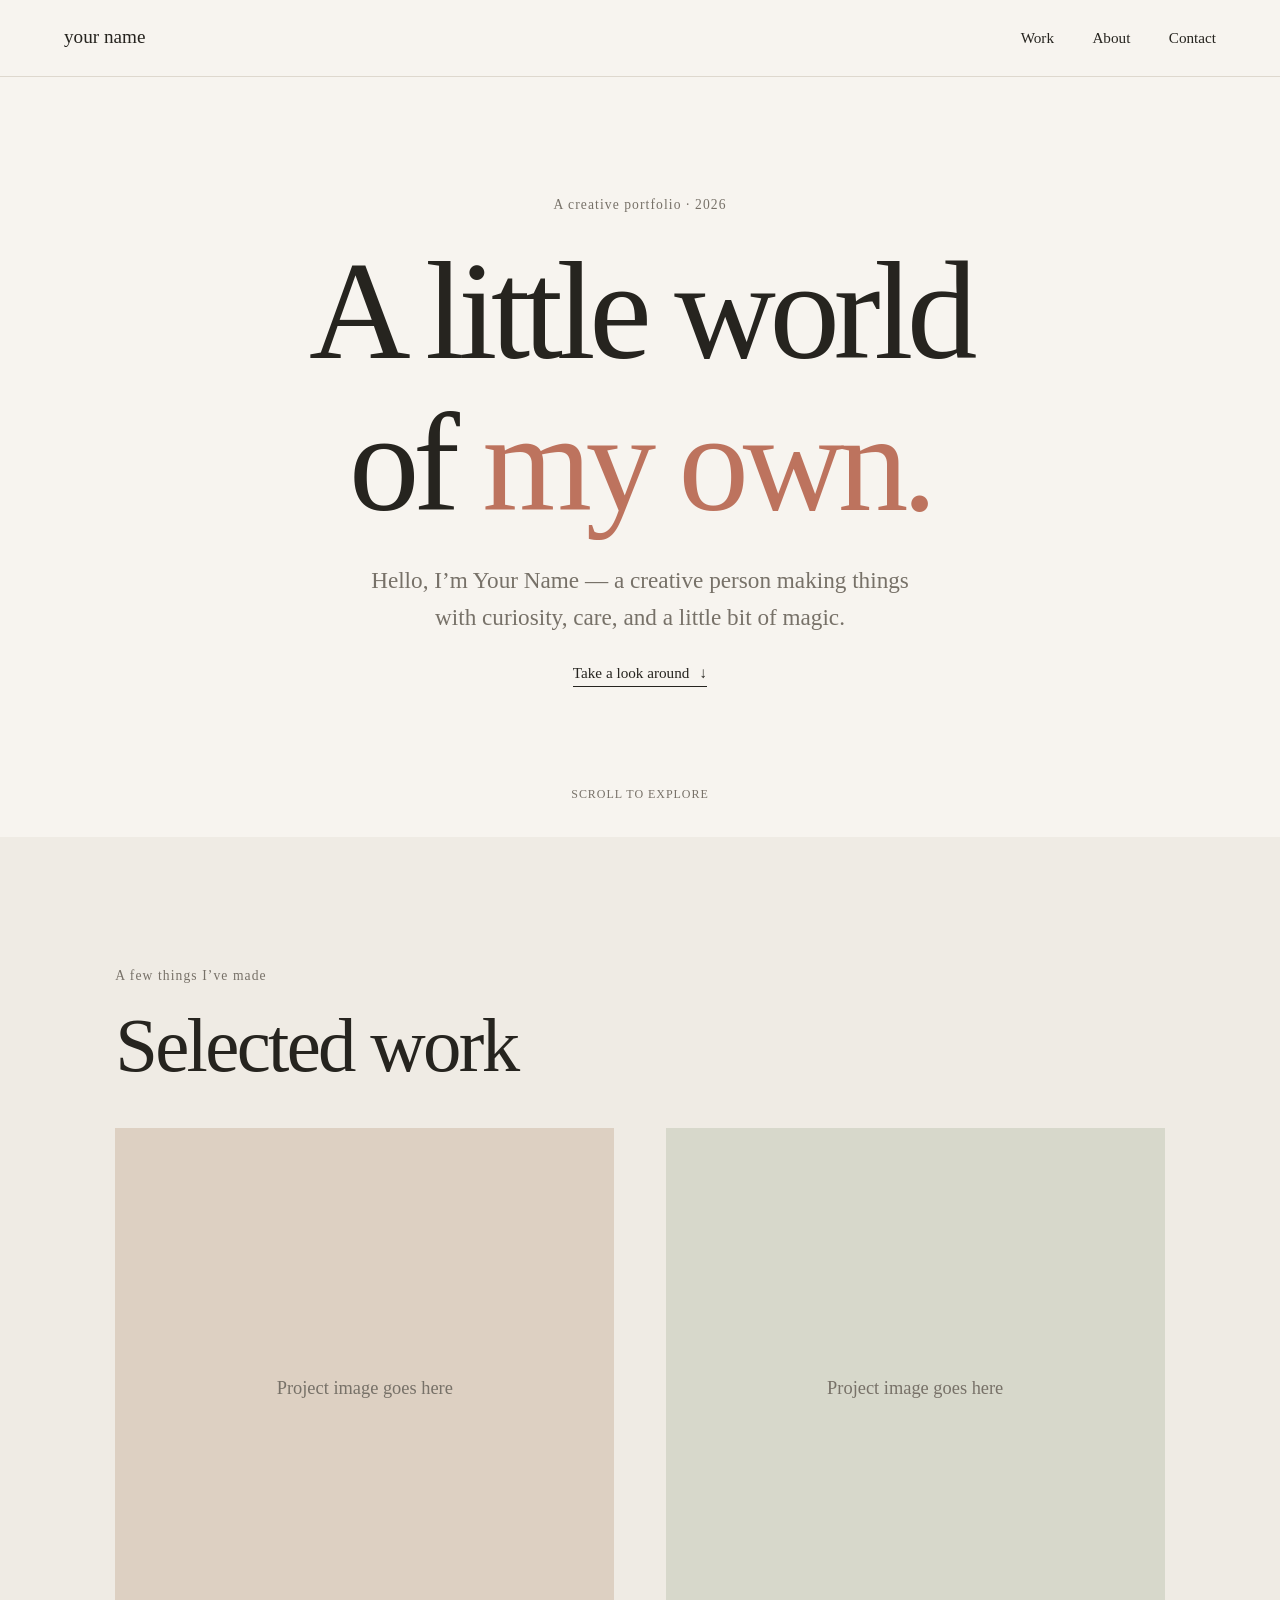
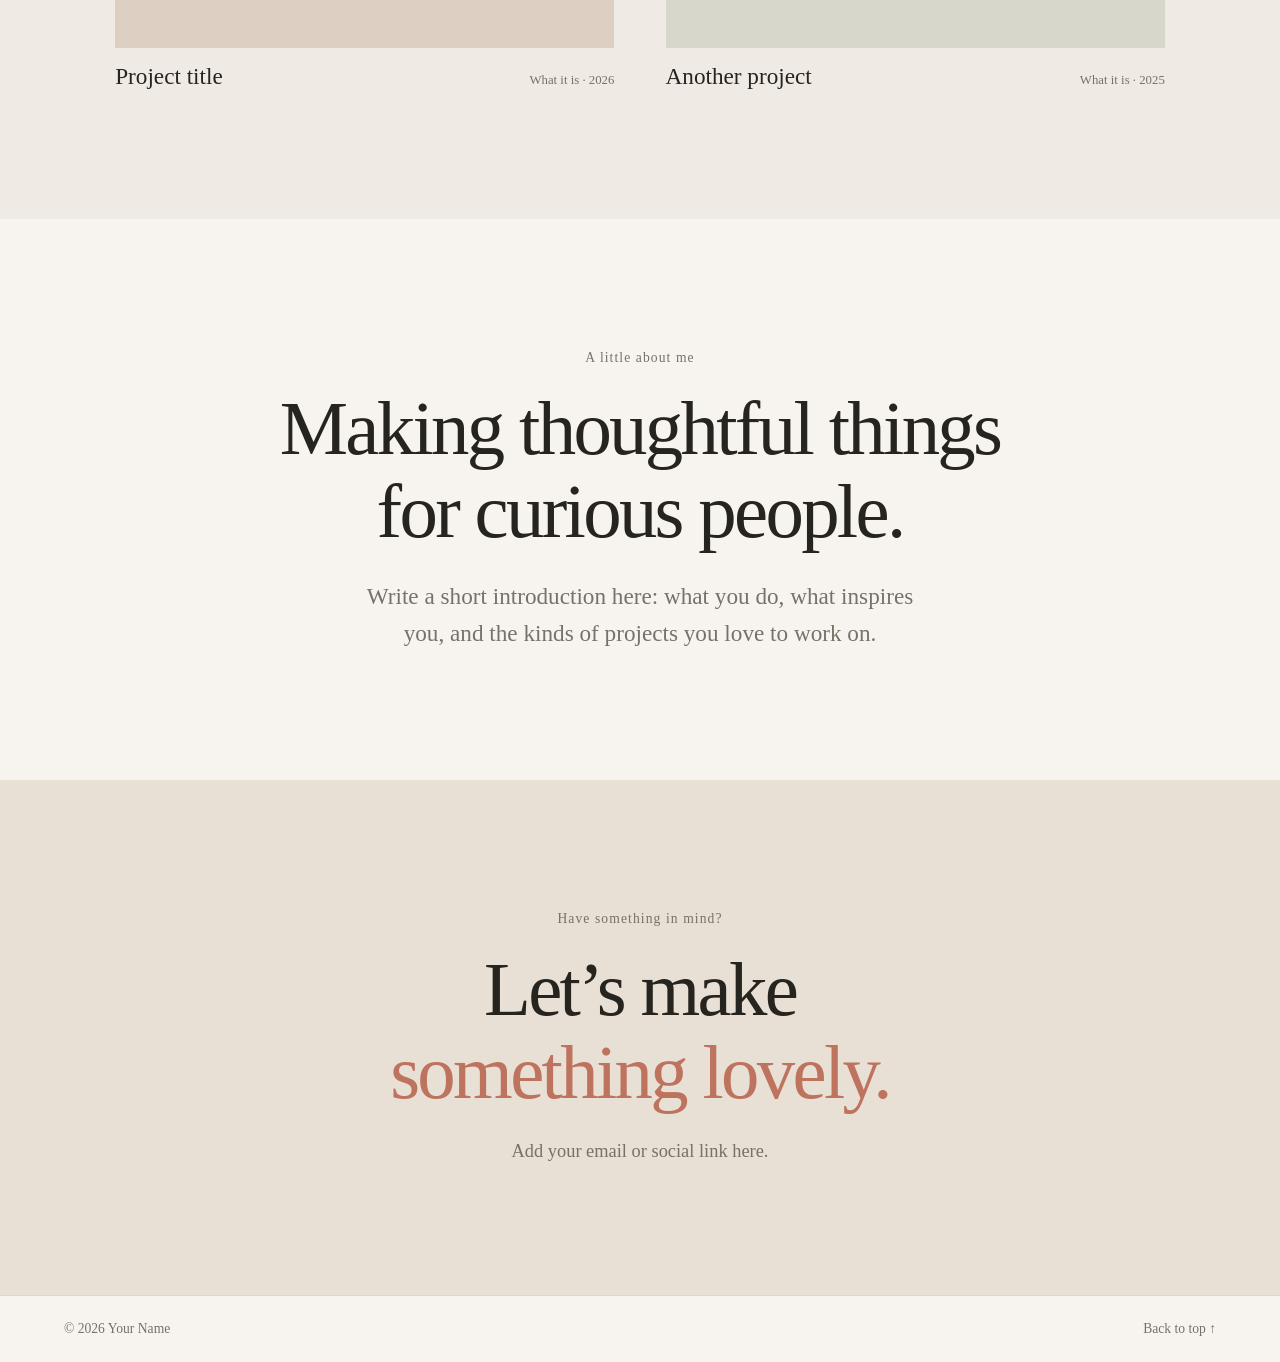
==== index.html @ f5c11d35 "fisrt start" ====
<!doctype html>
<html lang="en">
  <head>
    <meta charset="utf-8">
    <meta name="viewport" content="width=device-width, initial-scale=1">
    <meta name="theme-color" content="#f7f4ef">
    <meta
      name="description"
      content="A creative portfolio. Replace this description with your own."
    >
    <title>Your Name — Portfolio</title>
    <link rel="preconnect" href="https://fonts.cdnfonts.com">
    <link href="https://fonts.cdnfonts.com/css/grainne" rel="stylesheet">
    <link
      href="https://fonts.cdnfonts.com/css/acterumsignaturepersonaluse"
      rel="stylesheet"
    >
    <link rel="stylesheet" href="styles.css">
  </head>
  <body>
    <a class="skip-link" href="#main">Skip to content</a>

    <header class="site-header">
      <a class="wordmark" href="#top" aria-label="Your Name, home">your name</a>
      <nav class="site-nav" aria-label="Main navigation">
        <a href="#work">Work</a>
        <a href="#about">About</a>
        <a href="#contact">Contact</a>
      </nav>
    </header>

    <main id="main">
      <section class="hero" id="top" aria-labelledby="hero-title">
        <p class="eyebrow">A creative portfolio · 2026</p>
        <h1 id="hero-title">A little world<br>of <span>my own.</span></h1>
        <p class="hero-copy">
          Hello, I’m Your Name — a creative person making things with
          curiosity, care, and a little bit of magic.
        </p>
        <a class="text-link" href="#work">Take a look around <span aria-hidden="true">↓</span></a>
        <span class="hero-note" aria-hidden="true">Scroll to explore</span>
      </section>

      <section class="work section-wrap" id="work" aria-labelledby="work-title">
        <div class="section-heading">
          <p class="eyebrow">A few things I’ve made</p>
          <h2 id="work-title">Selected work</h2>
        </div>
        <div class="project-grid">
          <article class="project">
            <div class="project-image project-image--one">
              <span>Project image goes here</span>
            </div>
            <div class="project-caption">
              <h3>Project title</h3>
              <p>What it is · 2026</p>
            </div>
          </article>
          <article class="project">
            <div class="project-image project-image--two">
              <span>Project image goes here</span>
            </div>
            <div class="project-caption">
              <h3>Another project</h3>
              <p>What it is · 2025</p>
            </div>
          </article>
        </div>
      </section>

      <section class="about section-wrap" id="about" aria-labelledby="about-title">
        <p class="eyebrow">A little about me</p>
        <h2 id="about-title">Making thoughtful things<br>for curious people.</h2>
        <p class="about-copy">
          Write a short introduction here: what you do, what inspires you,
          and the kinds of projects you love to work on.
        </p>
      </section>

      <section class="contact section-wrap" id="contact" aria-labelledby="contact-title">
        <p class="eyebrow">Have something in mind?</p>
        <h2 id="contact-title">Let’s make<br><span>something lovely.</span></h2>
        <p class="contact-note">Add your email or social link here.</p>
      </section>
    </main>

    <footer class="site-footer">
      <p>© 2026 Your Name</p>
      <a href="#top">Back to top ↑</a>
    </footer>
  </body>
</html>
---- styles.css ----
:root {
  color-scheme: light;
  --paper: #f7f4ef;
  --ink: #26241f;
  --muted: #777168;
  --accent: #bd735e;
  --line: #ded8ce;
  --display-font: "Grainne", Georgia, serif;
  --body-font: "ActerumSignaturePersonalUse", "Segoe Script", cursive;
}

* {
  box-sizing: border-box;
}

html {
  scroll-behavior: smooth;
}

body {
  margin: 0;
  background: var(--paper);
  color: var(--ink);
  font-family: var(--body-font);
  font-size: 1.15rem;
  line-height: 1.6;
}

a {
  color: inherit;
}

.skip-link {
  position: absolute;
  top: 1rem;
  left: 1rem;
  z-index: 2;
  padding: 0.6rem 0.9rem;
  transform: translateY(-180%);
  background: var(--ink);
  color: var(--paper);
  font-family: var(--display-font);
}

.skip-link:focus {
  transform: translateY(0);
}

.site-header,
.site-footer {
  display: flex;
  align-items: center;
  justify-content: space-between;
  gap: 1.5rem;
  padding: 1.4rem clamp(1.25rem, 5vw, 5rem);
}

.site-header {
  border-bottom: 1px solid var(--line);
}

.wordmark,
.site-nav,
.eyebrow,
.project-caption p,
.site-footer {
  font-family: var(--display-font);
}

.wordmark {
  font-size: 1.2rem;
  text-decoration: none;
}

.site-nav {
  display: flex;
  gap: clamp(1rem, 3vw, 2.5rem);
  font-size: 0.95rem;
}

.site-nav a,
.site-footer a {
  text-decoration: none;
}

.site-nav a:hover,
.site-footer a:hover,
.text-link:hover {
  color: var(--accent);
}

.hero {
  position: relative;
  display: grid;
  min-height: min(760px, 85svh);
  align-content: center;
  justify-items: center;
  padding: 6rem 1.5rem 8rem;
  text-align: center;
  animation: arrive 800ms ease-out both;
}

.eyebrow {
  margin: 0 0 1.2rem;
  color: var(--muted);
  font-size: 0.85rem;
  letter-spacing: 0.08em;
}

h1,
h2,
h3,
p {
  margin-top: 0;
}

h1,
h2,
h3 {
  font-family: var(--display-font);
  font-weight: 400;
  line-height: 1.08;
}

.hero h1 {
  margin-bottom: 1.4rem;
  font-size: clamp(4rem, 11vw, 9.5rem);
  letter-spacing: -0.045em;
}

.hero h1 span,
.contact h2 span {
  color: var(--accent);
}

.hero-copy,
.about-copy {
  max-width: 35rem;
  margin-bottom: 1.6rem;
  color: var(--muted);
  font-size: clamp(1.1rem, 2.2vw, 1.45rem);
}

.text-link {
  border-bottom: 1px solid currentColor;
  font-family: var(--display-font);
  font-size: 0.95rem;
  text-decoration: none;
  transition: color 180ms ease;
}

.text-link span {
  margin-left: 0.4rem;
}

.hero-note {
  position: absolute;
  bottom: 2rem;
  color: var(--muted);
  font-family: var(--display-font);
  font-size: 0.75rem;
  letter-spacing: 0.08em;
  text-transform: uppercase;
}

.section-wrap {
  padding: clamp(4.5rem, 10vw, 9rem) clamp(1.25rem, 9vw, 9rem);
}

.work {
  background: #efebe4;
}

.section-heading {
  margin-bottom: 2.5rem;
}

.section-heading h2,
.about h2,
.contact h2 {
  margin-bottom: 0;
  font-size: clamp(2.7rem, 6vw, 5.5rem);
  letter-spacing: -0.035em;
}

.project-grid {
  display: grid;
  grid-template-columns: repeat(2, minmax(0, 1fr));
  gap: clamp(1.25rem, 4vw, 3.5rem);
}

.project {
  min-width: 0;
}

.project-image {
  display: grid;
  min-height: clamp(230px, 42vw, 520px);
  place-items: center;
  overflow: hidden;
  color: var(--muted);
  font-family: var(--display-font);
  transition: transform 300ms ease;
}

.project:hover .project-image {
  transform: translateY(-5px);
}

.project-image--one {
  background: #ddd0c2;
}

.project-image--two {
  background: #d7d8cb;
}

.project-caption {
  display: flex;
  align-items: baseline;
  justify-content: space-between;
  gap: 1rem;
  padding-top: 1rem;
}

.project-caption h3 {
  margin-bottom: 0;
  font-size: 1.45rem;
}

.project-caption p {
  margin-bottom: 0;
  color: var(--muted);
  font-size: 0.8rem;
}

.about {
  max-width: 68rem;
  margin-inline: auto;
  text-align: center;
}

.about h2 {
  margin-bottom: 1.5rem;
}

.about-copy {
  margin: 0 auto;
}

.contact {
  background: #e8dfd5;
  text-align: center;
}

.contact h2 {
  margin-bottom: 1.4rem;
}

.contact-note {
  margin-bottom: 0;
  color: var(--muted);
}

.site-footer {
  border-top: 1px solid var(--line);
  color: var(--muted);
  font-size: 0.85rem;
}

.site-footer p {
  margin-bottom: 0;
}

@keyframes arrive {
  from {
    opacity: 0;
    transform: translateY(18px);
  }

  to {
    opacity: 1;
    transform: translateY(0);
  }
}

@media (max-width: 640px) {
  .site-header,
  .site-footer {
    padding-inline: 1.1rem;
  }

  .site-nav {
    gap: 0.85rem;
    font-size: 0.85rem;
  }

  .hero {
    min-height: 76svh;
  }

  .project-grid {
    grid-template-columns: 1fr;
  }

  .project-image {
    min-height: 75vw;
  }

  .project-caption {
    align-items: flex-start;
  }
}

@media (prefers-reduced-motion: reduce) {
  *,
  *::before,
  *::after {
    scroll-behavior: auto !important;
    animation-duration: 0.01ms !important;
    animation-iteration-count: 1 !important;
    transition-duration: 0.01ms !important;
  }
}
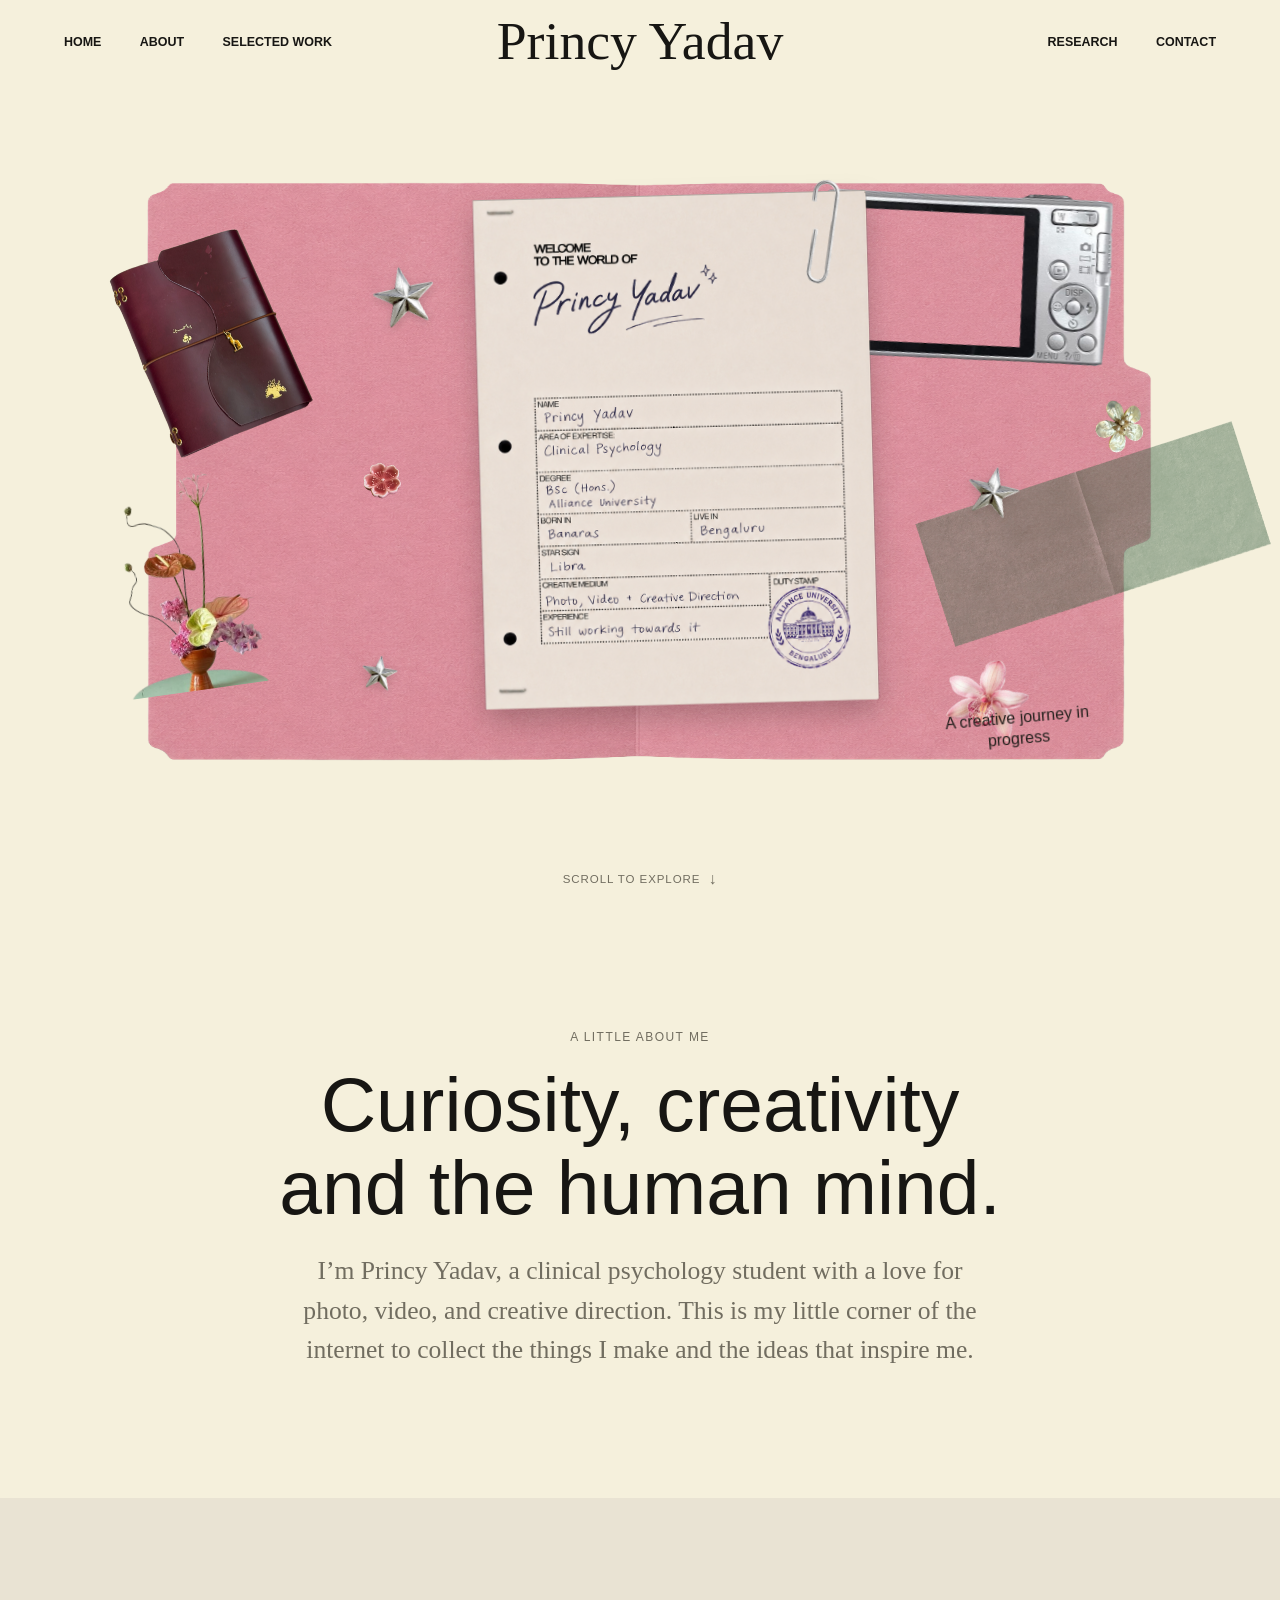
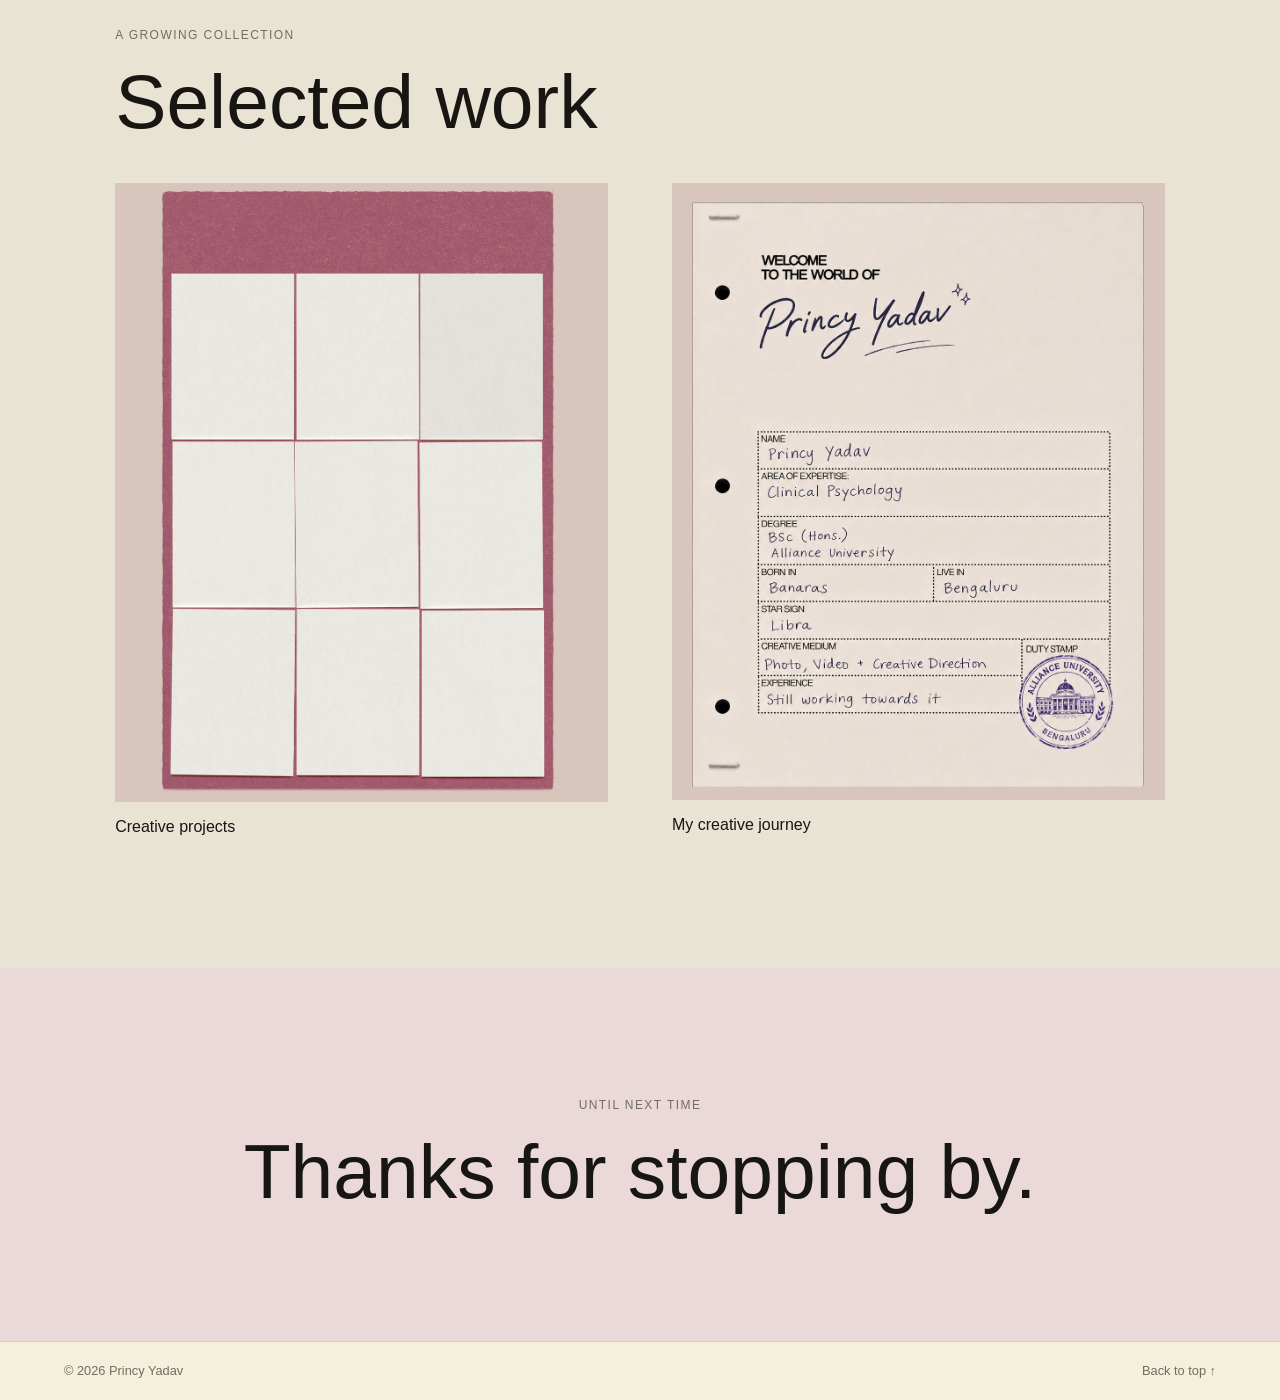
==== commit ae3fc646: "made teh new thing(this look goo for now the dsing is changed)" ====
--- a/index.html
+++ b/index.html
@@ -3,12 +3,12 @@
   <head>
     <meta charset="utf-8">
     <meta name="viewport" content="width=device-width, initial-scale=1">
-    <meta name="theme-color" content="#f7f4ef">
+    <meta name="theme-color" content="#f5f0dc">
     <meta
       name="description"
-      content="A creative portfolio. Replace this description with your own."
+      content="The creative portfolio and journey of Princy Yadav."
     >
-    <title>Your Name — Portfolio</title>
+    <title>Princy Yadav — Creative Journey</title>
     <link rel="preconnect" href="https://fonts.cdnfonts.com">
     <link href="https://fonts.cdnfonts.com/css/grainne" rel="stylesheet">
     <link
@@ -21,72 +21,77 @@
     <a class="skip-link" href="#main">Skip to content</a>
 
     <header class="site-header">
-      <a class="wordmark" href="#top" aria-label="Your Name, home">your name</a>
-      <nav class="site-nav" aria-label="Main navigation">
-        <a href="#work">Work</a>
+      <nav class="site-nav site-nav--left" aria-label="Main navigation">
+        <a href="#home">Home</a>
         <a href="#about">About</a>
+        <a href="#work">Selected work</a>
+      </nav>
+      <a class="wordmark" href="#home" aria-label="Princy Yadav, home">Princy Yadav</a>
+      <nav class="site-nav site-nav--right" aria-label="More navigation">
+        <a href="research.html">Research</a>
         <a href="#contact">Contact</a>
       </nav>
     </header>
 
     <main id="main">
-      <section class="hero" id="top" aria-labelledby="hero-title">
-        <p class="eyebrow">A creative portfolio · 2026</p>
-        <h1 id="hero-title">A little world<br>of <span>my own.</span></h1>
-        <p class="hero-copy">
-          Hello, I’m Your Name — a creative person making things with
-          curiosity, care, and a little bit of magic.
-        </p>
-        <a class="text-link" href="#work">Take a look around <span aria-hidden="true">↓</span></a>
-        <span class="hero-note" aria-hidden="true">Scroll to explore</span>
-      </section>
-
-      <section class="work section-wrap" id="work" aria-labelledby="work-title">
-        <div class="section-heading">
-          <p class="eyebrow">A few things I’ve made</p>
-          <h2 id="work-title">Selected work</h2>
+      <section class="hero" id="home" aria-label="Welcome to the creative world of Princy Yadav">
+        <div class="collage" aria-label="A scrapbook collage introducing Princy Yadav">
+          <img class="collage-folder" src="image/pink_open_foulder.png" alt="">
+          <img class="collage-piece diary" src="image/diray.png" alt="">
+          <img class="collage-piece camera" src="image/dig_camp.png" alt="">
+          <img class="collage-piece flowers" src="image/flower-was.png" alt="">
+          <img class="collage-piece green-paper" src="image/green_paper_stip.png" alt="">
+          <img class="collage-piece lily" src="image/pik_lily.png" alt="">
+          <img class="collage-piece clip" src="image/paper_clip.png" alt="">
+          <img class="collage-piece star star-one" src="image/star1.png" alt="">
+          <img class="collage-piece star star-two" src="image/star2.png" alt="">
+          <img class="collage-piece star star-three" src="image/star3.png" alt="">
+          <img class="collage-piece pearl-flower" src="image/button_lilly.png" alt="">
+          <img class="collage-piece pink-flower" src="image/button.png" alt="">
+          <img
+            class="profile-poster"
+            src="image/princy-journey-poster.png"
+            alt="Princy Yadav's creative journey profile poster"
+          >
+          <p class="collage-caption">A creative journey in progress</p>
         </div>
-        <div class="project-grid">
-          <article class="project">
-            <div class="project-image project-image--one">
-              <span>Project image goes here</span>
-            </div>
-            <div class="project-caption">
-              <h3>Project title</h3>
-              <p>What it is · 2026</p>
-            </div>
-          </article>
-          <article class="project">
-            <div class="project-image project-image--two">
-              <span>Project image goes here</span>
-            </div>
-            <div class="project-caption">
-              <h3>Another project</h3>
-              <p>What it is · 2025</p>
-            </div>
-          </article>
-        </div>
+        <a class="scroll-cue" href="#about">Scroll to explore <span aria-hidden="true">↓</span></a>
       </section>
 
       <section class="about section-wrap" id="about" aria-labelledby="about-title">
         <p class="eyebrow">A little about me</p>
-        <h2 id="about-title">Making thoughtful things<br>for curious people.</h2>
-        <p class="about-copy">
-          Write a short introduction here: what you do, what inspires you,
-          and the kinds of projects you love to work on.
+        <h1 id="about-title">Curiosity, creativity<br>and the human mind.</h1>
+        <p>
+          I’m Princy Yadav, a clinical psychology student with a love for
+          photo, video, and creative direction. This is my little corner of
+          the internet to collect the things I make and the ideas that inspire me.
         </p>
       </section>
 
+      <section class="work section-wrap" id="work" aria-labelledby="work-title">
+        <p class="eyebrow">A growing collection</p>
+        <h2 id="work-title">Selected work</h2>
+        <div class="work-grid">
+          <figure class="work-card">
+            <img src="image/bentogrid.png" alt="Pink scrapbook page ready for creative work">
+            <figcaption>Creative projects</figcaption>
+          </figure>
+          <figure class="work-card">
+            <img src="image/princy-journey-poster.png" alt="Creative journey poster">
+            <figcaption>My creative journey</figcaption>
+          </figure>
+        </div>
+      </section>
+
       <section class="contact section-wrap" id="contact" aria-labelledby="contact-title">
-        <p class="eyebrow">Have something in mind?</p>
-        <h2 id="contact-title">Let’s make<br><span>something lovely.</span></h2>
-        <p class="contact-note">Add your email or social link here.</p>
+        <p class="eyebrow">Until next time</p>
+        <h2 id="contact-title">Thanks for stopping by.</h2>
       </section>
     </main>
 
     <footer class="site-footer">
-      <p>© 2026 Your Name</p>
-      <a href="#top">Back to top ↑</a>
+      <p>© 2026 Princy Yadav</p>
+      <a href="#home">Back to top ↑</a>
     </footer>
   </body>
 </html>
--- a/styles.css
+++ b/styles.css
@@ -1,11 +1,11 @@
 :root {
   color-scheme: light;
-  --paper: #f7f4ef;
-  --ink: #26241f;
-  --muted: #777168;
-  --accent: #bd735e;
-  --line: #ded8ce;
-  --display-font: "Grainne", Georgia, serif;
+  --paper: #f5f0dc;
+  --ink: #171613;
+  --muted: #716d60;
+  --pink: #d97791;
+  --line: rgba(23, 22, 19, 0.16);
+  --display-font: "Grainne", Arial, sans-serif;
   --body-font: "ActerumSignaturePersonalUse", "Segoe Script", cursive;
 }
 
@@ -23,7 +23,7 @@
   color: var(--ink);
   font-family: var(--body-font);
   font-size: 1.15rem;
-  line-height: 1.6;
+  line-height: 1.55;
 }
 
 a {
@@ -32,9 +32,9 @@
 
 .skip-link {
   position: absolute;
-  top: 1rem;
-  left: 1rem;
-  z-index: 2;
+  top: 0.75rem;
+  left: 0.75rem;
+  z-index: 20;
   padding: 0.6rem 0.9rem;
   transform: translateY(-180%);
   background: var(--ink);
@@ -46,269 +46,542 @@
   transform: translateY(0);
 }
 
-.site-header,
-.site-footer {
+.site-header {
+  position: relative;
+  z-index: 10;
+  display: grid;
+  min-height: 86px;
+  grid-template-columns: 1fr auto 1fr;
+  align-items: center;
+  gap: 1rem;
+  padding: 0.65rem clamp(1.25rem, 5vw, 4.5rem);
+}
+
+.site-nav {
   display: flex;
   align-items: center;
-  justify-content: space-between;
-  gap: 1.5rem;
-  padding: 1.4rem clamp(1.25rem, 5vw, 5rem);
-}
-
-.site-header {
-  border-bottom: 1px solid var(--line);
-}
-
-.wordmark,
-.site-nav,
-.eyebrow,
-.project-caption p,
-.site-footer {
-  font-family: var(--display-font);
-}
-
-.wordmark {
-  font-size: 1.2rem;
-  text-decoration: none;
-}
-
-.site-nav {
-  display: flex;
-  gap: clamp(1rem, 3vw, 2.5rem);
-  font-size: 0.95rem;
+  gap: clamp(1rem, 3vw, 2.8rem);
+  font-family: var(--display-font);
+  font-size: 0.78rem;
+  font-weight: 600;
+  text-transform: uppercase;
+}
+
+.site-nav--right {
+  justify-content: flex-end;
 }
 
 .site-nav a,
 .site-footer a {
   text-decoration: none;
+  transition: color 180ms ease;
 }
 
 .site-nav a:hover,
-.site-footer a:hover,
-.text-link:hover {
-  color: var(--accent);
+.site-footer a:hover {
+  color: var(--pink);
+}
+
+.wordmark {
+  padding: 0 0.6rem 0.2rem;
+  font-family: var(--body-font);
+  font-size: clamp(2.2rem, 4.2vw, 3.8rem);
+  line-height: 1;
+  text-decoration: none;
+  white-space: nowrap;
 }
 
 .hero {
   position: relative;
   display: grid;
-  min-height: min(760px, 85svh);
-  align-content: center;
+  min-height: calc(100svh - 86px);
+  align-items: center;
   justify-items: center;
-  padding: 6rem 1.5rem 8rem;
+  padding: 0 1rem 2rem;
+  overflow: hidden;
+}
+
+.collage {
+  position: relative;
+  width: min(1120px, 94vw);
+  height: min(69vw, 650px);
+  min-height: 490px;
+  isolation: isolate;
+}
+
+.collage-folder,
+.collage-piece,
+.profile-poster {
+  position: absolute;
+  display: block;
+  height: auto;
+  user-select: none;
+  -webkit-user-drag: none;
+}
+
+.collage-folder {
+  z-index: -1;
+  inset: 0;
+  width: 100%;
+  height: 100%;
+  object-fit: fill;
+}
+
+.diary {
+  z-index: 1;
+  top: 12%;
+  left: 3%;
+  width: 17%;
+  transform: rotate(-12deg);
+  animation: drift-in 900ms 100ms both;
+}
+
+.camera {
+  z-index: 2;
+  top: 4%;
+  right: 8%;
+  width: 28%;
+  transform: rotate(7deg);
+  animation: drift-in 900ms 220ms both;
+}
+
+.flowers {
+  z-index: 5;
+  bottom: 17%;
+  left: 0;
+  width: 19%;
+  transform: rotate(-8deg);
+  animation: drift-in 900ms 350ms both;
+}
+
+.green-paper {
+  z-index: 2;
+  right: 3%;
+  bottom: 15%;
+  width: 13%;
+  transform: rotate(72deg);
+  animation: drift-in 900ms 260ms both;
+}
+
+.lily {
+  z-index: 5;
+  right: 14%;
+  bottom: 8%;
+  width: 10%;
+  transform: rotate(18deg);
+  animation: drift-in 900ms 420ms both;
+}
+
+.clip {
+  z-index: 6;
+  top: 3%;
+  right: 32%;
+  width: 4%;
+  transform: rotate(8deg);
+  animation: drift-in 900ms 450ms both;
+}
+
+.star {
+  z-index: 5;
+  filter: drop-shadow(0 3px 4px rgba(39, 27, 24, 0.18));
+  animation: drift-in 900ms 300ms both;
+}
+
+.star-one {
+  top: 17%;
+  left: 26%;
+  width: 6%;
+  transform: rotate(-12deg);
+}
+
+.star-two {
+  top: 48%;
+  right: 16%;
+  width: 5%;
+  transform: rotate(12deg);
+}
+
+.star-three {
+  bottom: 17%;
+  left: 25%;
+  width: 3.5%;
+  transform: rotate(8deg);
+}
+
+.pearl-flower {
+  z-index: 5;
+  top: 37%;
+  right: 3%;
+  width: 8%;
+  transform: rotate(12deg);
+  animation: drift-in 900ms 380ms both;
+}
+
+.pink-flower {
+  z-index: 5;
+  top: 47%;
+  left: 25%;
+  width: 4.5%;
+  transform: rotate(-10deg);
+  animation: drift-in 900ms 400ms both;
+}
+
+.profile-poster {
+  z-index: 4;
+  top: 4%;
+  left: 34%;
+  width: min(39%, 430px);
+  filter: drop-shadow(0 14px 14px rgba(39, 27, 24, 0.25));
+  transform: rotate(-1.5deg);
+  animation: poster-in 900ms 120ms both;
+}
+
+.collage-caption {
+  position: absolute;
+  z-index: 6;
+  right: 7%;
+  bottom: 8%;
+  max-width: 13rem;
+  margin: 0;
+  color: #24201d;
+  font-family: var(--display-font);
+  font-size: clamp(0.8rem, 1.5vw, 1rem);
+  line-height: 1.3;
   text-align: center;
-  animation: arrive 800ms ease-out both;
+  transform: rotate(-5deg);
+}
+
+.scroll-cue {
+  position: absolute;
+  bottom: 0.5rem;
+  display: flex;
+  align-items: center;
+  gap: 0.5rem;
+  color: var(--muted);
+  font-family: var(--display-font);
+  font-size: 0.72rem;
+  letter-spacing: 0.08em;
+  text-decoration: none;
+  text-transform: uppercase;
+}
+
+.scroll-cue span {
+  font-size: 1rem;
+}
+
+.section-wrap {
+  padding: clamp(4.5rem, 10vw, 8rem) clamp(1.25rem, 9vw, 9rem);
 }
 
 .eyebrow {
-  margin: 0 0 1.2rem;
+  margin: 0 0 1rem;
   color: var(--muted);
-  font-size: 0.85rem;
-  letter-spacing: 0.08em;
-}
-
-h1,
-h2,
-h3,
-p {
-  margin-top: 0;
-}
-
-h1,
-h2,
-h3 {
-  font-family: var(--display-font);
+  font-family: var(--display-font);
+  font-size: 0.75rem;
+  letter-spacing: 0.12em;
+  text-transform: uppercase;
+}
+
+.about,
+.contact {
+  text-align: center;
+}
+
+.about h1,
+.work h2,
+.contact h2,
+.research-hero h1,
+.research-block h2 {
+  margin: 0 0 1.4rem;
+  font-family: var(--display-font);
+  font-size: clamp(2.7rem, 6vw, 5.4rem);
   font-weight: 400;
   line-height: 1.08;
 }
 
-.hero h1 {
+.about > p:last-child,
+.research-hero > p:last-child,
+.research-copy {
+  max-width: 43rem;
+  margin: 0 auto;
+  color: var(--muted);
+  font-size: clamp(1.2rem, 2.4vw, 1.6rem);
+}
+
+.work {
+  background: #e9e3d3;
+}
+
+.work h2 {
+  margin-bottom: 2.5rem;
+}
+
+.work-grid {
+  display: grid;
+  grid-template-columns: repeat(2, minmax(0, 1fr));
+  gap: clamp(1.5rem, 5vw, 4rem);
+}
+
+.work-card {
+  margin: 0;
+}
+
+.work-card img {
+  display: block;
+  width: 100%;
+  max-height: 620px;
+  object-fit: contain;
+  background: #d8c6bd;
+}
+
+.work-card figcaption {
+  padding-top: 0.8rem;
+  font-family: var(--display-font);
+  font-size: 1rem;
+}
+
+.research-hero {
+  background: #eee8d8;
+  text-align: center;
+}
+
+.research-hero h1 {
   margin-bottom: 1.4rem;
-  font-size: clamp(4rem, 11vw, 9.5rem);
-  letter-spacing: -0.045em;
-}
-
-.hero h1 span,
-.contact h2 span {
-  color: var(--accent);
-}
-
-.hero-copy,
-.about-copy {
-  max-width: 35rem;
-  margin-bottom: 1.6rem;
+}
+
+.research-content {
+  max-width: 1000px;
+  margin: 0 auto;
+  padding: 0 clamp(1.25rem, 5vw, 4rem);
+}
+
+.research-block {
+  padding: clamp(3rem, 7vw, 5rem) 0;
+  border-bottom: 1px solid var(--line);
+}
+
+.research-block h2 {
+  font-size: clamp(2.2rem, 4.5vw, 3.8rem);
+}
+
+.research-copy {
+  margin: 0;
+}
+
+.topic-list {
+  display: grid;
+  grid-template-columns: repeat(3, minmax(0, 1fr));
+  gap: 1rem;
+  margin-top: 2rem;
+}
+
+.topic-list p {
+  margin: 0;
+  padding: 1.2rem;
+  background: #eee8d8;
+  font-family: var(--display-font);
+}
+
+.paper-card {
+  max-width: 760px;
+  padding: clamp(1.5rem, 4vw, 2.5rem);
+  border: 1px solid var(--line);
+  background: #fbf8ef;
+}
+
+.paper-meta,
+.paper-status {
   color: var(--muted);
-  font-size: clamp(1.1rem, 2.2vw, 1.45rem);
-}
-
-.text-link {
-  border-bottom: 1px solid currentColor;
-  font-family: var(--display-font);
-  font-size: 0.95rem;
-  text-decoration: none;
-  transition: color 180ms ease;
-}
-
-.text-link span {
-  margin-left: 0.4rem;
-}
-
-.hero-note {
-  position: absolute;
-  bottom: 2rem;
-  color: var(--muted);
-  font-family: var(--display-font);
-  font-size: 0.75rem;
-  letter-spacing: 0.08em;
-  text-transform: uppercase;
-}
-
-.section-wrap {
-  padding: clamp(4.5rem, 10vw, 9rem) clamp(1.25rem, 9vw, 9rem);
-}
-
-.work {
-  background: #efebe4;
-}
-
-.section-heading {
-  margin-bottom: 2.5rem;
-}
-
-.section-heading h2,
-.about h2,
+  font-family: var(--display-font);
+  font-size: 0.85rem;
+}
+
+.paper-card h3 {
+  margin: 0 0 0.8rem;
+  font-family: var(--display-font);
+  font-size: clamp(1.6rem, 3vw, 2.2rem);
+  font-weight: 400;
+}
+
+.paper-card p:last-child {
+  margin: 1.5rem 0 0;
+}
+
+.contact {
+  background: #ead9d8;
+}
+
 .contact h2 {
   margin-bottom: 0;
-  font-size: clamp(2.7rem, 6vw, 5.5rem);
-  letter-spacing: -0.035em;
-}
-
-.project-grid {
-  display: grid;
-  grid-template-columns: repeat(2, minmax(0, 1fr));
-  gap: clamp(1.25rem, 4vw, 3.5rem);
-}
-
-.project {
-  min-width: 0;
-}
-
-.project-image {
-  display: grid;
-  min-height: clamp(230px, 42vw, 520px);
-  place-items: center;
-  overflow: hidden;
-  color: var(--muted);
-  font-family: var(--display-font);
-  transition: transform 300ms ease;
-}
-
-.project:hover .project-image {
-  transform: translateY(-5px);
-}
-
-.project-image--one {
-  background: #ddd0c2;
-}
-
-.project-image--two {
-  background: #d7d8cb;
-}
-
-.project-caption {
+}
+
+.site-footer {
   display: flex;
-  align-items: baseline;
   justify-content: space-between;
   gap: 1rem;
-  padding-top: 1rem;
-}
-
-.project-caption h3 {
-  margin-bottom: 0;
-  font-size: 1.45rem;
-}
-
-.project-caption p {
-  margin-bottom: 0;
-  color: var(--muted);
-  font-size: 0.8rem;
-}
-
-.about {
-  max-width: 68rem;
-  margin-inline: auto;
-  text-align: center;
-}
-
-.about h2 {
-  margin-bottom: 1.5rem;
-}
-
-.about-copy {
-  margin: 0 auto;
-}
-
-.contact {
-  background: #e8dfd5;
-  text-align: center;
-}
-
-.contact h2 {
-  margin-bottom: 1.4rem;
-}
-
-.contact-note {
-  margin-bottom: 0;
-  color: var(--muted);
-}
-
-.site-footer {
+  padding: 1.2rem clamp(1.25rem, 5vw, 4.5rem);
   border-top: 1px solid var(--line);
   color: var(--muted);
-  font-size: 0.85rem;
+  font-family: var(--display-font);
+  font-size: 0.8rem;
 }
 
 .site-footer p {
-  margin-bottom: 0;
-}
-
-@keyframes arrive {
+  margin: 0;
+}
+
+@keyframes poster-in {
   from {
     opacity: 0;
-    transform: translateY(18px);
+    transform: translateY(20px) rotate(-1.5deg);
   }
 
   to {
     opacity: 1;
-    transform: translateY(0);
-  }
-}
-
-@media (max-width: 640px) {
-  .site-header,
-  .site-footer {
-    padding-inline: 1.1rem;
+    transform: translateY(0) rotate(-1.5deg);
+  }
+}
+
+@keyframes drift-in {
+  from {
+    opacity: 0;
+    translate: 0 14px;
+  }
+
+  to {
+    opacity: 1;
+    translate: 0 0;
+  }
+}
+
+@media (max-width: 760px) {
+  .site-header {
+    min-height: 0;
+    grid-template-columns: 1fr;
+    gap: 0.35rem;
+    padding: 0.8rem 1rem 0.7rem;
+    text-align: center;
+  }
+
+  .wordmark {
+    grid-row: 1;
+    font-size: 2.7rem;
   }
 
   .site-nav {
-    gap: 0.85rem;
-    font-size: 0.85rem;
+    justify-content: center;
+    gap: clamp(0.8rem, 4vw, 1.5rem);
+    font-size: 0.67rem;
+  }
+
+  .site-nav--left {
+    grid-row: 2;
+  }
+
+  .site-nav--right {
+    grid-row: 3;
   }
 
   .hero {
-    min-height: 76svh;
-  }
-
-  .project-grid {
+    min-height: 0;
+    padding: 1rem 0 3rem;
+  }
+
+  .collage {
+    width: 100%;
+    height: min(118vw, 580px);
+    min-height: 390px;
+  }
+
+  .diary {
+    top: 14%;
+    left: 2%;
+    width: 23%;
+  }
+
+  .camera {
+    top: 10%;
+    right: 0;
+    width: 31%;
+  }
+
+  .flowers {
+    bottom: 16%;
+    left: 1%;
+    width: 22%;
+  }
+
+  .green-paper {
+    right: 1%;
+    bottom: 19%;
+    width: 14%;
+  }
+
+  .lily {
+    right: 12%;
+    bottom: 8%;
+    width: 13%;
+  }
+
+  .clip {
+    top: 8%;
+    right: 23%;
+    width: 6%;
+  }
+
+  .star-one {
+    top: 17%;
+    left: 17%;
+    width: 9%;
+  }
+
+  .star-two {
+    top: 48%;
+    right: 4%;
+    width: 8%;
+  }
+
+  .star-three {
+    bottom: 15%;
+    left: 22%;
+    width: 5%;
+  }
+
+  .pearl-flower {
+    top: 37%;
+    right: 2%;
+    width: 10%;
+  }
+
+  .pink-flower {
+    top: 49%;
+    left: 15%;
+    width: 7%;
+  }
+
+  .profile-poster {
+    top: 9%;
+    left: 25%;
+    width: 51%;
+  }
+
+  .collage-caption {
+    right: 6%;
+    bottom: 5%;
+    max-width: 7rem;
+    font-size: 0.7rem;
+  }
+
+  .scroll-cue {
+    bottom: 0.8rem;
+  }
+
+  .work-grid {
     grid-template-columns: 1fr;
   }
 
-  .project-image {
-    min-height: 75vw;
-  }
-
-  .project-caption {
-    align-items: flex-start;
+  .topic-list {
+    grid-template-columns: 1fr;
   }
 }
 
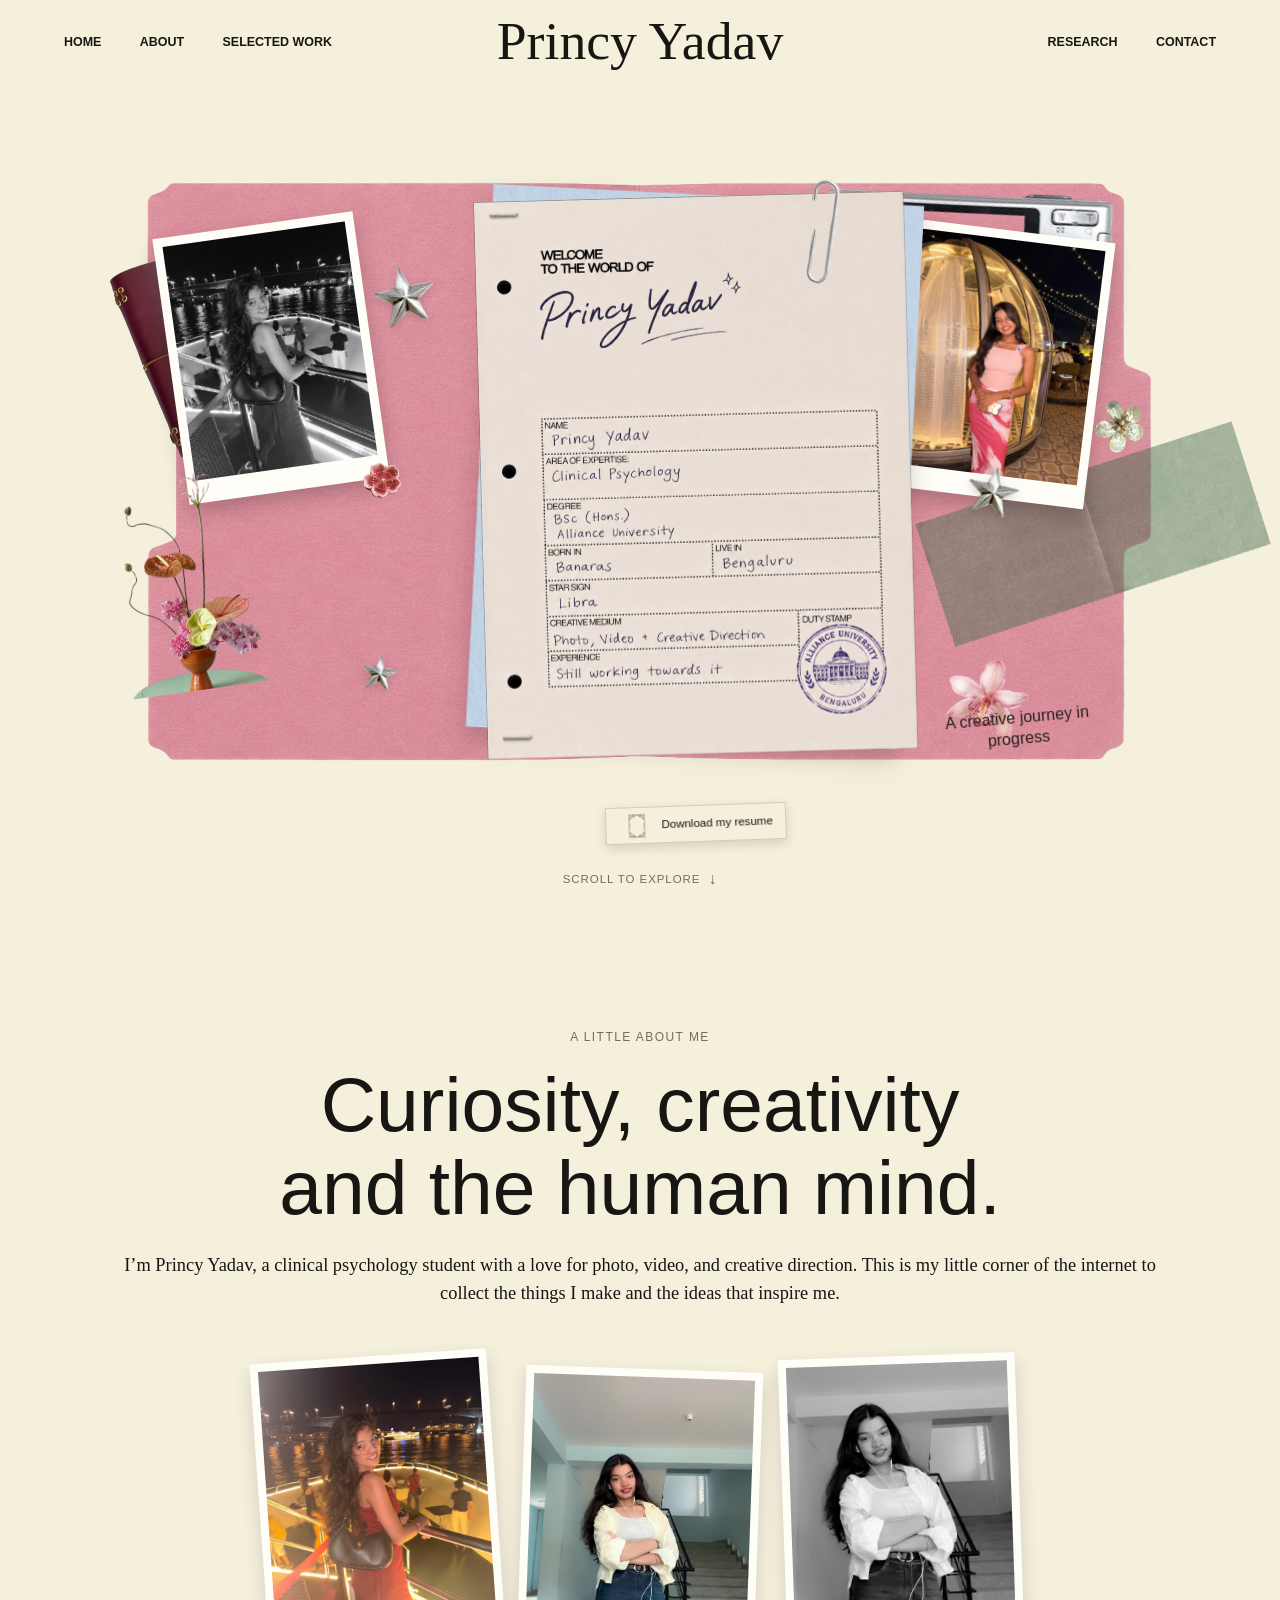
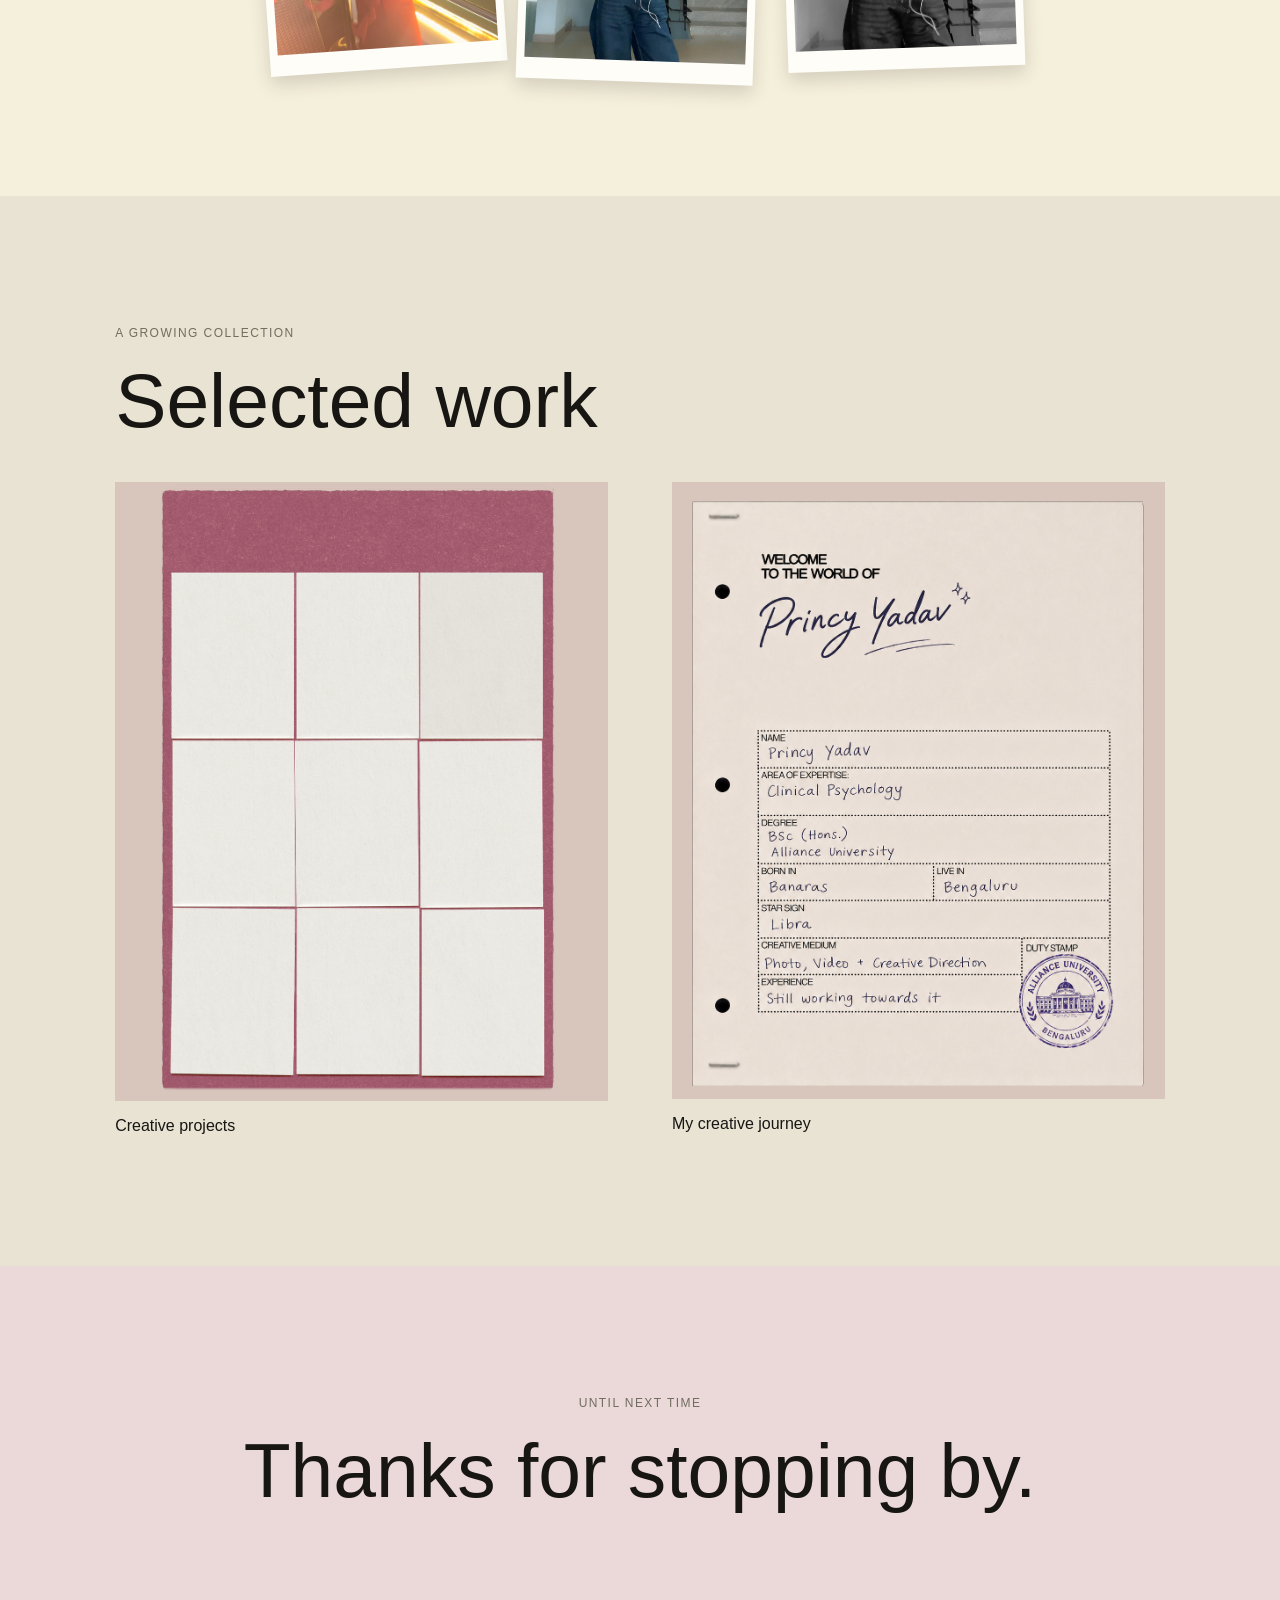
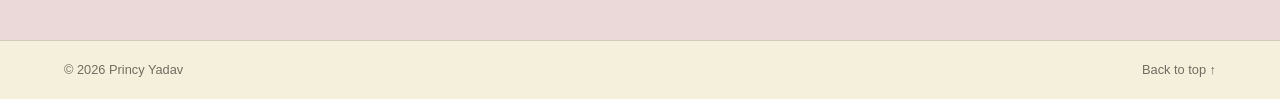
==== commit a109a849: "added pictures" ====
--- a/index.html
+++ b/index.html
@@ -37,6 +37,12 @@
       <section class="hero" id="home" aria-label="Welcome to the creative world of Princy Yadav">
         <div class="collage" aria-label="A scrapbook collage introducing Princy Yadav">
           <img class="collage-folder" src="image/pink_open_foulder.png" alt="">
+          <figure class="photo-card photo-one">
+            <img src="image/personal_photo_01.jpeg" alt="Princy by the water at night">
+          </figure>
+          <figure class="photo-card photo-two">
+            <img src="image/personal_photo_04.jpeg" alt="Princy in a pink outfit">
+          </figure>
           <img class="collage-piece diary" src="image/diray.png" alt="">
           <img class="collage-piece camera" src="image/dig_camp.png" alt="">
           <img class="collage-piece flowers" src="image/flower-was.png" alt="">
@@ -48,11 +54,22 @@
           <img class="collage-piece star star-three" src="image/star3.png" alt="">
           <img class="collage-piece pearl-flower" src="image/button_lilly.png" alt="">
           <img class="collage-piece pink-flower" src="image/button.png" alt="">
-          <img
-            class="profile-poster"
-            src="image/princy-journey-poster.png"
-            alt="Princy Yadav's creative journey profile poster"
-          >
+          <div class="resume-stack">
+            <img class="resume-paper" src="image/blue_paper_for_resume.png" alt="">
+            <img
+              class="profile-poster"
+              src="image/princy-journey-poster.png"
+              alt="Princy Yadav's creative journey resume"
+            >
+            <a
+              class="resume-download"
+              href="image/princy-journey-poster.png"
+              download="Princy-Yadav-Resume.png"
+            >
+              <img src="image/stap_desigh_for_resume_downlo_link.png" alt="">
+              <span>Download my resume</span>
+            </a>
+          </div>
           <p class="collage-caption">A creative journey in progress</p>
         </div>
         <a class="scroll-cue" href="#about">Scroll to explore <span aria-hidden="true">↓</span></a>
@@ -66,6 +83,20 @@
           photo, video, and creative direction. This is my little corner of
           the internet to collect the things I make and the ideas that inspire me.
         </p>
+        <div class="about-photos" aria-label="More personal photos">
+          <figure class="about-photo">
+            <img src="image/personal_photo_02.jpeg" alt="Princy on a boat at night">
+          </figure>
+          <figure class="about-photo">
+            <img src="image/personal_photo_05.jpeg" alt="Princy in a light jacket">
+          </figure>
+          <figure class="about-photo">
+            <img
+              src="image/WhatsApp%20Image%202026-11-14%20at%204.09.56%20PM.jpeg"
+              alt="Princy in a portrait photo"
+            >
+          </figure>
+        </div>
       </section>
 
       <section class="work section-wrap" id="work" aria-labelledby="work-title">
--- a/styles.css
+++ b/styles.css
@@ -127,6 +127,37 @@
   object-fit: fill;
 }
 
+.photo-card {
+  position: absolute;
+  z-index: 3;
+  width: 18%;
+  margin: 0;
+  padding: 0.55rem 0.55rem 1.45rem;
+  background: #fffdf7;
+  box-shadow: 0 9px 18px rgba(39, 27, 24, 0.25);
+}
+
+.photo-card img {
+  display: block;
+  width: 100%;
+  aspect-ratio: 0.78;
+  object-fit: cover;
+}
+
+.photo-one {
+  top: 11%;
+  left: 8%;
+  transform: rotate(-8deg);
+  animation: drift-in 900ms 160ms both;
+}
+
+.photo-two {
+  top: 12%;
+  right: 9%;
+  transform: rotate(7deg);
+  animation: drift-in 900ms 240ms both;
+}
+
 .diary {
   z-index: 1;
   top: 12%;
@@ -226,14 +257,66 @@
   animation: drift-in 900ms 400ms both;
 }
 
-.profile-poster {
+.resume-stack {
+  position: absolute;
   z-index: 4;
   top: 4%;
   left: 34%;
-  width: min(39%, 430px);
-  filter: drop-shadow(0 14px 14px rgba(39, 27, 24, 0.25));
+  width: min(43%, 470px);
+  aspect-ratio: 1121 / 1403;
+}
+
+.resume-paper {
+  position: absolute;
+  z-index: 0;
+  inset: 0;
+  display: block;
+  width: 100%;
+  height: 100%;
+  object-fit: fill;
+  filter: drop-shadow(0 12px 12px rgba(39, 27, 24, 0.2));
+  transform: rotate(3deg);
+}
+
+.profile-poster {
+  z-index: 1;
+  inset: 0;
+  width: 100%;
+  height: 100%;
+  object-fit: contain;
   transform: rotate(-1.5deg);
   animation: poster-in 900ms 120ms both;
+}
+
+.resume-download {
+  position: absolute;
+  z-index: 2;
+  bottom: -13%;
+  left: 50%;
+  display: flex;
+  width: max-content;
+  align-items: center;
+  gap: 0.45rem;
+  padding: 0.35rem 0.8rem;
+  border: 1px solid var(--line);
+  background: var(--paper);
+  box-shadow: 0 4px 10px rgba(39, 27, 24, 0.15);
+  font-family: var(--display-font);
+  font-size: 0.72rem;
+  text-decoration: none;
+  transform: translateX(-50%) rotate(-2deg);
+  transition: background-color 180ms ease;
+}
+
+.resume-download:hover {
+  background: #fffdf7;
+}
+
+.resume-download img {
+  display: block;
+  width: 2.2rem;
+  height: 1.5rem;
+  object-fit: contain;
 }
 
 .collage-caption {
@@ -308,6 +391,41 @@
   font-size: clamp(1.2rem, 2.4vw, 1.6rem);
 }
 
+.about-photos {
+  display: grid;
+  max-width: 760px;
+  grid-template-columns: repeat(3, minmax(0, 1fr));
+  align-items: start;
+  gap: clamp(0.65rem, 2vw, 1.5rem);
+  margin: 3rem auto 0;
+}
+
+.about-photo {
+  margin: 0;
+  padding: 0.5rem 0.5rem 1.3rem;
+  background: #fffdf7;
+  box-shadow: 0 8px 18px rgba(39, 27, 24, 0.16);
+}
+
+.about-photo:nth-child(1) {
+  transform: rotate(-4deg);
+}
+
+.about-photo:nth-child(2) {
+  transform: translateY(0.8rem) rotate(2deg);
+}
+
+.about-photo:nth-child(3) {
+  transform: rotate(-2deg);
+}
+
+.about-photo img {
+  display: block;
+  width: 100%;
+  aspect-ratio: 0.78;
+  object-fit: cover;
+}
+
 .work {
   background: #e9e3d3;
 }
@@ -493,6 +611,21 @@
     min-height: 390px;
   }
 
+  .photo-card {
+    width: 26%;
+    padding: 0.3rem 0.3rem 0.8rem;
+  }
+
+  .photo-one {
+    top: 13%;
+    left: 1%;
+  }
+
+  .photo-two {
+    top: 14%;
+    right: 1%;
+  }
+
   .diary {
     top: 14%;
     left: 2%;
@@ -559,10 +692,22 @@
     width: 7%;
   }
 
-  .profile-poster {
+  .resume-stack {
     top: 9%;
     left: 25%;
-    width: 51%;
+    width: 54%;
+  }
+
+  .resume-download {
+    bottom: -12%;
+    gap: 0.25rem;
+    padding: 0.25rem 0.45rem;
+    font-size: 0.6rem;
+  }
+
+  .resume-download img {
+    width: 1.7rem;
+    height: 1.2rem;
   }
 
   .collage-caption {
@@ -582,6 +727,15 @@
 
   .topic-list {
     grid-template-columns: 1fr;
+  }
+
+  .about-photos {
+    gap: 0.45rem;
+    margin-top: 2rem;
+  }
+
+  .about-photo {
+    padding: 0.3rem 0.3rem 0.8rem;
   }
 }
 
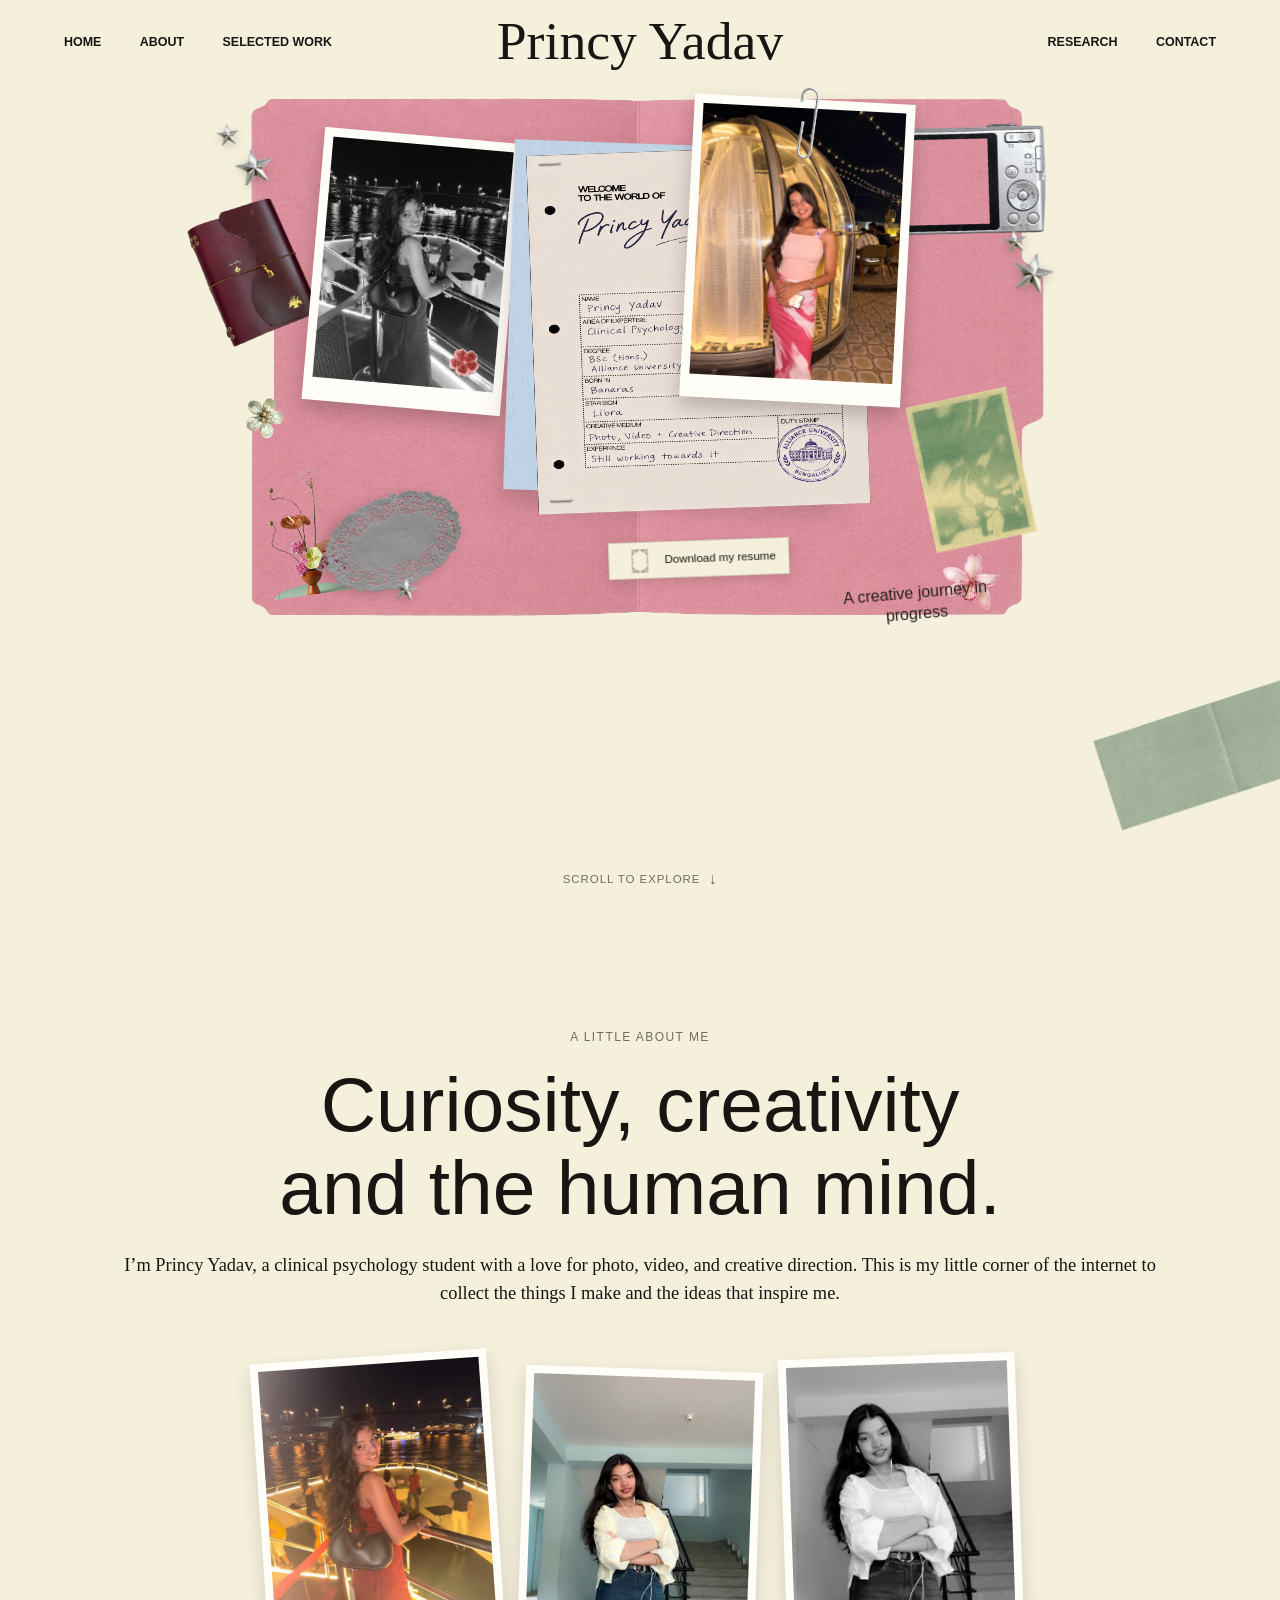
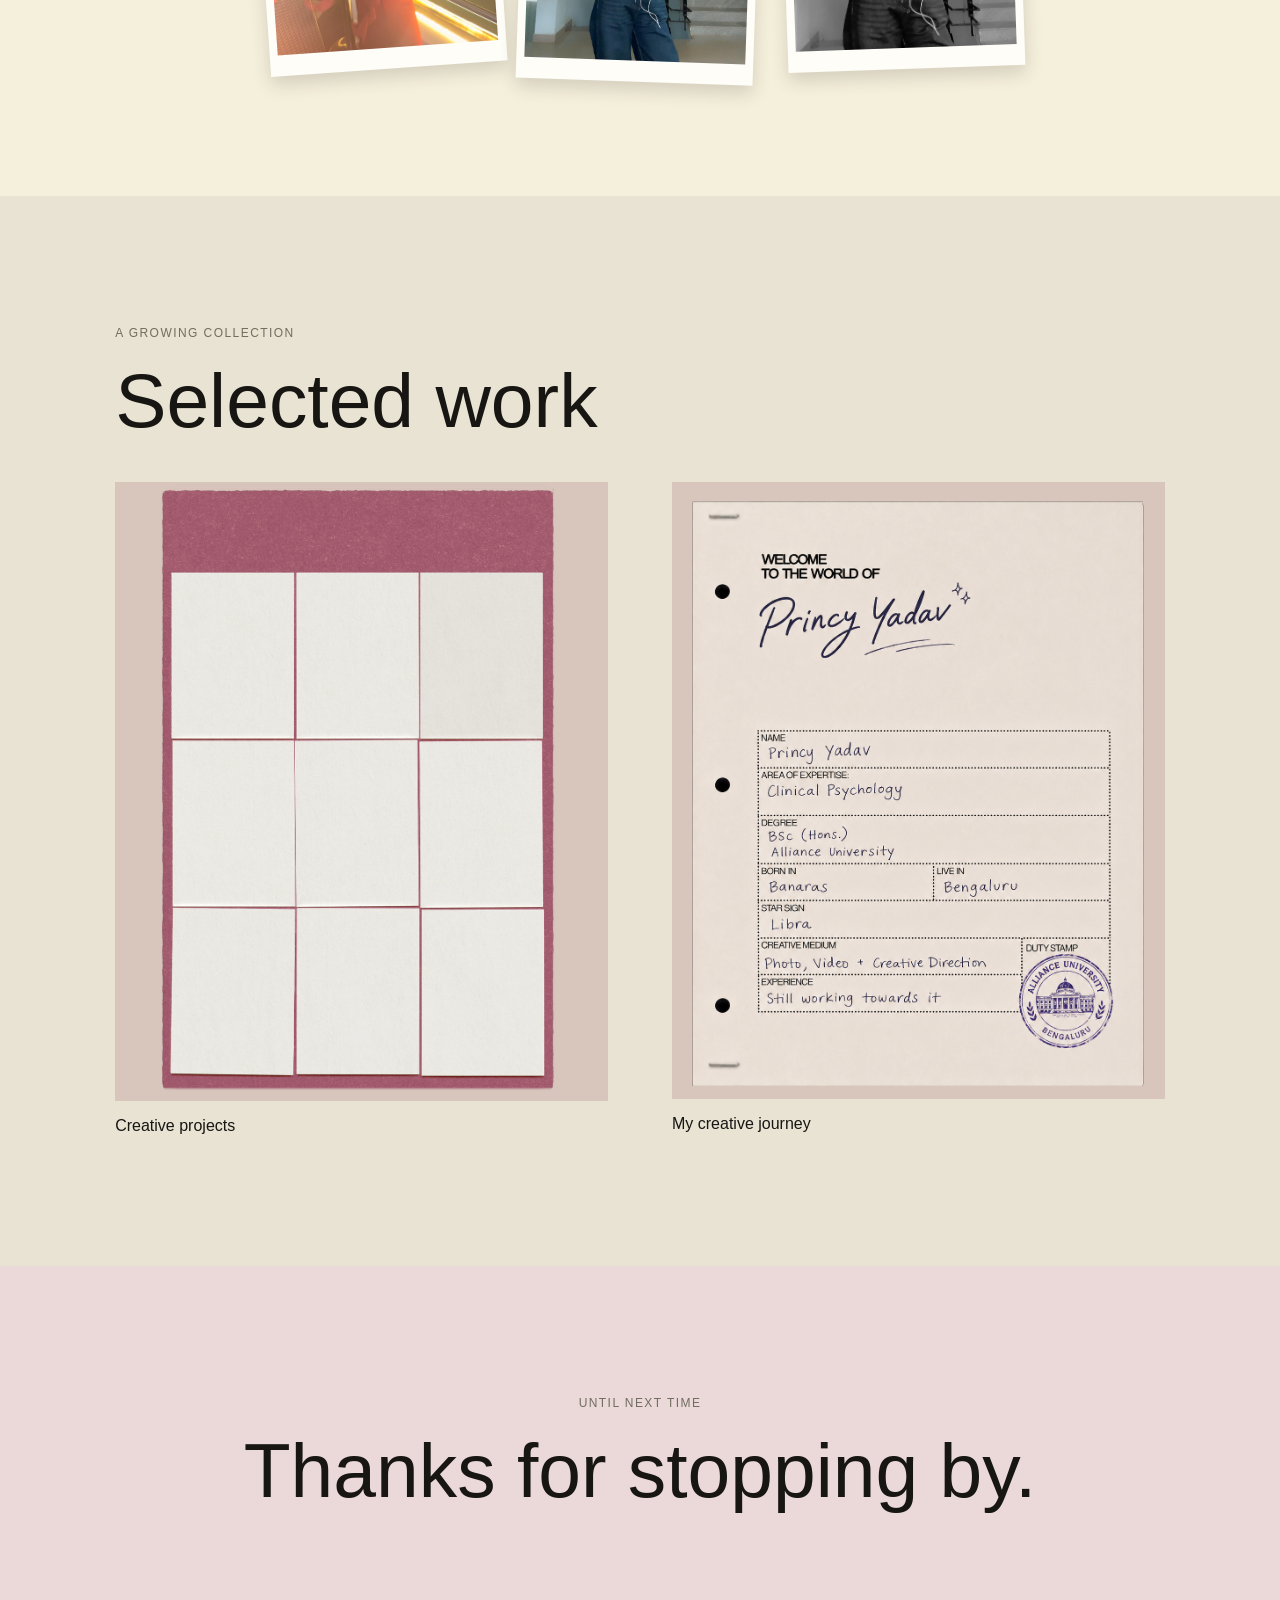
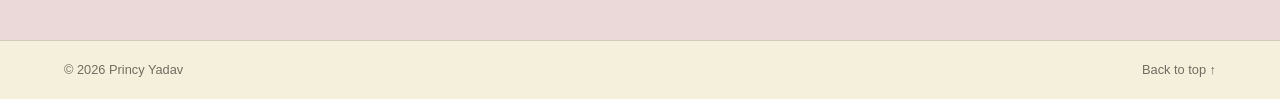
==== commit fa3d4335: "made the layout work on mobile and desktop. Added a new photo to the layout. Adjusted the positionin" ====
--- a/index.html
+++ b/index.html
@@ -46,12 +46,16 @@
           <img class="collage-piece diary" src="image/diray.png" alt="">
           <img class="collage-piece camera" src="image/dig_camp.png" alt="">
           <img class="collage-piece flowers" src="image/flower-was.png" alt="">
-          <img class="collage-piece green-paper" src="image/green_paper_stip.png" alt="">
+          <img class="collage-piece background-paper" src="image/green_paper_stip.png" alt="">
+          <img class="collage-piece green-paper" src="image/stamp_green.png" alt="">
+          <img class="collage-piece tray" src="image/paper_stam_cut_ot.png" alt="">
           <img class="collage-piece lily" src="image/pik_lily.png" alt="">
           <img class="collage-piece clip" src="image/paper_clip.png" alt="">
           <img class="collage-piece star star-one" src="image/star1.png" alt="">
           <img class="collage-piece star star-two" src="image/star2.png" alt="">
           <img class="collage-piece star star-three" src="image/star3.png" alt="">
+          <img class="collage-piece star star-right-small" src="image/star3.png" alt="">
+          <img class="collage-piece star star-bottom-left" src="image/star3.png" alt="">
           <img class="collage-piece pearl-flower" src="image/button_lilly.png" alt="">
           <img class="collage-piece pink-flower" src="image/button.png" alt="">
           <div class="resume-stack">
--- a/styles.css
+++ b/styles.css
@@ -95,7 +95,7 @@
   position: relative;
   display: grid;
   min-height: calc(100svh - 86px);
-  align-items: center;
+  align-items: start;
   justify-items: center;
   padding: 0 1rem 2rem;
   overflow: hidden;
@@ -103,9 +103,9 @@
 
 .collage {
   position: relative;
-  width: min(1120px, 94vw);
-  height: min(69vw, 650px);
-  min-height: 490px;
+  width: min(69vw, 1200px);
+  height: min(45.5vw, 650px);
+  margin-top: calc(11vh - 86px - 2.2vw);
   isolation: isolate;
 }
 
@@ -130,7 +130,7 @@
 .photo-card {
   position: absolute;
   z-index: 3;
-  width: 18%;
+  width: 23%;
   margin: 0;
   padding: 0.55rem 0.55rem 1.45rem;
   background: #fffdf7;
@@ -140,118 +140,155 @@
 .photo-card img {
   display: block;
   width: 100%;
-  aspect-ratio: 0.78;
-  object-fit: cover;
+  height: auto;
+  object-fit: contain;
 }
 
 .photo-one {
+  z-index: 2;
   top: 11%;
-  left: 8%;
-  transform: rotate(-8deg);
+  left: 13%;
+  width: 22.5%;
+  transform: rotate(5deg);
   animation: drift-in 900ms 160ms both;
 }
 
 .photo-two {
-  top: 12%;
-  right: 9%;
-  transform: rotate(7deg);
+  z-index: 5;
+  top: 4.8%;
+  left: 55.3%;
+  width: 25%;
+  transform: rotate(3deg);
   animation: drift-in 900ms 240ms both;
 }
 
 .diary {
   z-index: 1;
-  top: 12%;
-  left: 3%;
-  width: 17%;
+  top: 22%;
+  left: -1%;
+  width: 14%;
   transform: rotate(-12deg);
   animation: drift-in 900ms 100ms both;
 }
 
 .camera {
   z-index: 2;
-  top: 4%;
-  right: 8%;
-  width: 28%;
-  transform: rotate(7deg);
+  top: 8%;
+  right: 4%;
+  width: 23%;
+  transform: rotate(3deg);
   animation: drift-in 900ms 220ms both;
 }
 
 .flowers {
   z-index: 5;
-  bottom: 17%;
-  left: 0;
-  width: 19%;
+  bottom: 10%;
+  left: 5%;
+  width: 14%;
   transform: rotate(-8deg);
   animation: drift-in 900ms 350ms both;
 }
 
+.background-paper {
+  z-index: 1;
+  top: 95%;
+  right: -22%;
+  width: 12%;
+  transform: rotate(72deg);
+  animation: drift-in 900ms 260ms both;
+}
+
 .green-paper {
   z-index: 2;
-  right: 3%;
-  bottom: 15%;
+  top: 55%;
+  left: 80.5%;
+  width: 14%;
+  transform: rotate(-12deg);
+  animation: drift-in 900ms 260ms both;
+}
+
+.tray {
+  z-index: 6;
+  bottom: 6%;
+  left: 15.5%;
   width: 13%;
-  transform: rotate(72deg);
-  animation: drift-in 900ms 260ms both;
+  filter: grayscale(1) brightness(0.7) contrast(1.3) drop-shadow(0 6px 6px rgba(39, 27, 24, 0.25));
+  transform: rotate(68deg);
+  animation: drift-in 900ms 320ms both;
 }
 
 .lily {
   z-index: 5;
-  right: 14%;
-  bottom: 8%;
-  width: 10%;
-  transform: rotate(18deg);
+  right: 8%;
+  bottom: 6%;
+  width: 9%;
+  transform: rotate(12deg);
   animation: drift-in 900ms 420ms both;
 }
 
 .clip {
-  z-index: 6;
-  top: 3%;
-  right: 32%;
-  width: 4%;
+  z-index: 7;
+  top: 2%;
+  left: 67%;
+  width: 3.5%;
   transform: rotate(8deg);
   animation: drift-in 900ms 450ms both;
 }
 
 .star {
-  z-index: 5;
+  z-index: 6;
   filter: drop-shadow(0 3px 4px rgba(39, 27, 24, 0.18));
   animation: drift-in 900ms 300ms both;
 }
 
 .star-one {
-  top: 17%;
-  left: 26%;
-  width: 6%;
+  top: 13%;
+  left: 4%;
+  width: 4.5%;
   transform: rotate(-12deg);
 }
 
 .star-two {
-  top: 48%;
-  right: 16%;
+  top: 31%;
+  right: 3%;
   width: 5%;
   transform: rotate(12deg);
 }
 
 .star-three {
-  bottom: 17%;
-  left: 25%;
-  width: 3.5%;
+  top: 9%;
+  left: 2%;
+  width: 2.7%;
+  transform: rotate(-8deg);
+}
+
+.star-right-small {
+  top: 27%;
+  right: 6%;
+  width: 3%;
+  transform: rotate(-8deg);
+}
+
+.star-bottom-left {
+  bottom: 9%;
+  left: 22%;
+  width: 3%;
   transform: rotate(8deg);
 }
 
 .pearl-flower {
-  z-index: 5;
-  top: 37%;
-  right: 3%;
+  z-index: 6;
+  top: 55%;
+  left: 3.5%;
   width: 8%;
-  transform: rotate(12deg);
+  transform: rotate(-10deg);
   animation: drift-in 900ms 380ms both;
 }
 
 .pink-flower {
-  z-index: 5;
+  z-index: 6;
   top: 47%;
-  left: 25%;
+  left: 28%;
   width: 4.5%;
   transform: rotate(-10deg);
   animation: drift-in 900ms 400ms both;
@@ -260,22 +297,23 @@
 .resume-stack {
   position: absolute;
   z-index: 4;
-  top: 4%;
-  left: 34%;
-  width: min(43%, 470px);
-  aspect-ratio: 1121 / 1403;
+  top: 11.5%;
+  left: 36.1%;
+  width: 41.1%;
+  height: 65%;
 }
 
 .resume-paper {
   position: absolute;
   z-index: 0;
-  inset: 0;
+  top: -1%;
+  left: -6%;
   display: block;
   width: 100%;
   height: 100%;
   object-fit: fill;
   filter: drop-shadow(0 12px 12px rgba(39, 27, 24, 0.2));
-  transform: rotate(3deg);
+  transform: rotate(2deg);
 }
 
 .profile-poster {
@@ -283,15 +321,15 @@
   inset: 0;
   width: 100%;
   height: 100%;
-  object-fit: contain;
-  transform: rotate(-1.5deg);
+  object-fit: fill;
+  transform: rotate(-2deg);
   animation: poster-in 900ms 120ms both;
 }
 
 .resume-download {
   position: absolute;
   z-index: 2;
-  bottom: -13%;
+  bottom: -16%;
   left: 50%;
   display: flex;
   width: max-content;
@@ -323,7 +361,7 @@
   position: absolute;
   z-index: 6;
   right: 7%;
-  bottom: 8%;
+  bottom: 5%;
   max-width: 13rem;
   margin: 0;
   color: #24201d;
@@ -551,12 +589,12 @@
 @keyframes poster-in {
   from {
     opacity: 0;
-    transform: translateY(20px) rotate(-1.5deg);
+    transform: translateY(20px) rotate(-2deg);
   }
 
   to {
     opacity: 1;
-    transform: translateY(0) rotate(-1.5deg);
+    transform: translateY(0) rotate(-2deg);
   }
 }
 
@@ -606,100 +644,129 @@
   }
 
   .collage {
-    width: 100%;
-    height: min(118vw, 580px);
-    min-height: 390px;
+    width: 100vw;
+    height: min(95vw, 430px);
+    min-height: 320px;
+    margin-top: 0;
   }
 
   .photo-card {
-    width: 26%;
+    width: 25%;
     padding: 0.3rem 0.3rem 0.8rem;
   }
 
   .photo-one {
-    top: 13%;
-    left: 1%;
+    top: 9%;
+    left: 6%;
   }
 
   .photo-two {
-    top: 14%;
-    right: 1%;
+    top: 3%;
+    left: 54%;
+    width: 30%;
   }
 
   .diary {
-    top: 14%;
+    top: 22%;
+    left: -1%;
+    width: 15%;
+  }
+
+  .camera {
+    top: 8%;
+    right: 4%;
+    width: 23%;
+  }
+
+  .flowers {
+    bottom: 10%;
+    left: 5%;
+    width: 15%;
+  }
+
+  .background-paper {
+    top: 93%;
+    right: -22%;
+    bottom: auto;
+    width: 15%;
+  }
+
+  .green-paper {
+    top: 55%;
+    right: auto;
+    left: 80.5%;
+    width: 14%;
+  }
+
+  .tray {
+    bottom: 6%;
+    left: 15.5%;
+    width: 13%;
+  }
+
+  .lily {
+    right: 8%;
+    bottom: 6%;
+    width: 9%;
+  }
+
+  .clip {
+    top: 1%;
+    left: 68%;
+    width: 4%;
+  }
+
+  .star-one {
+    top: 7%;
+    left: 4%;
+    width: 7%;
+  }
+
+  .star-two {
+    top: 32%;
+    right: 3%;
+    width: 7%;
+  }
+
+  .star-three {
+    top: 3%;
     left: 2%;
-    width: 23%;
-  }
-
-  .camera {
-    top: 10%;
+    width: 4%;
+  }
+
+  .star-right-small {
+    top: 29%;
     right: 0;
-    width: 31%;
-  }
-
-  .flowers {
-    bottom: 16%;
-    left: 1%;
-    width: 22%;
-  }
-
-  .green-paper {
-    right: 1%;
-    bottom: 19%;
-    width: 14%;
-  }
-
-  .lily {
-    right: 12%;
-    bottom: 8%;
-    width: 13%;
-  }
-
-  .clip {
-    top: 8%;
-    right: 23%;
-    width: 6%;
-  }
-
-  .star-one {
-    top: 17%;
-    left: 17%;
+    width: 4%;
+  }
+
+  .star-bottom-left {
+    bottom: 9%;
+    left: 22%;
+    width: 4%;
+  }
+
+  .pearl-flower {
+    top: 52%;
+    left: 3%;
     width: 9%;
   }
 
-  .star-two {
-    top: 48%;
-    right: 4%;
-    width: 8%;
-  }
-
-  .star-three {
-    bottom: 15%;
-    left: 22%;
+  .pink-flower {
+    top: 46%;
+    left: 28%;
     width: 5%;
   }
 
-  .pearl-flower {
-    top: 37%;
-    right: 2%;
-    width: 10%;
-  }
-
-  .pink-flower {
-    top: 49%;
-    left: 15%;
-    width: 7%;
-  }
-
   .resume-stack {
-    top: 9%;
-    left: 25%;
-    width: 54%;
+    top: 7%;
+    left: 35%;
+    width: 40%;
+    height: 65%;
   }
 
   .resume-download {
-    bottom: -12%;
+    bottom: -16%;
     gap: 0.25rem;
     padding: 0.25rem 0.45rem;
     font-size: 0.6rem;
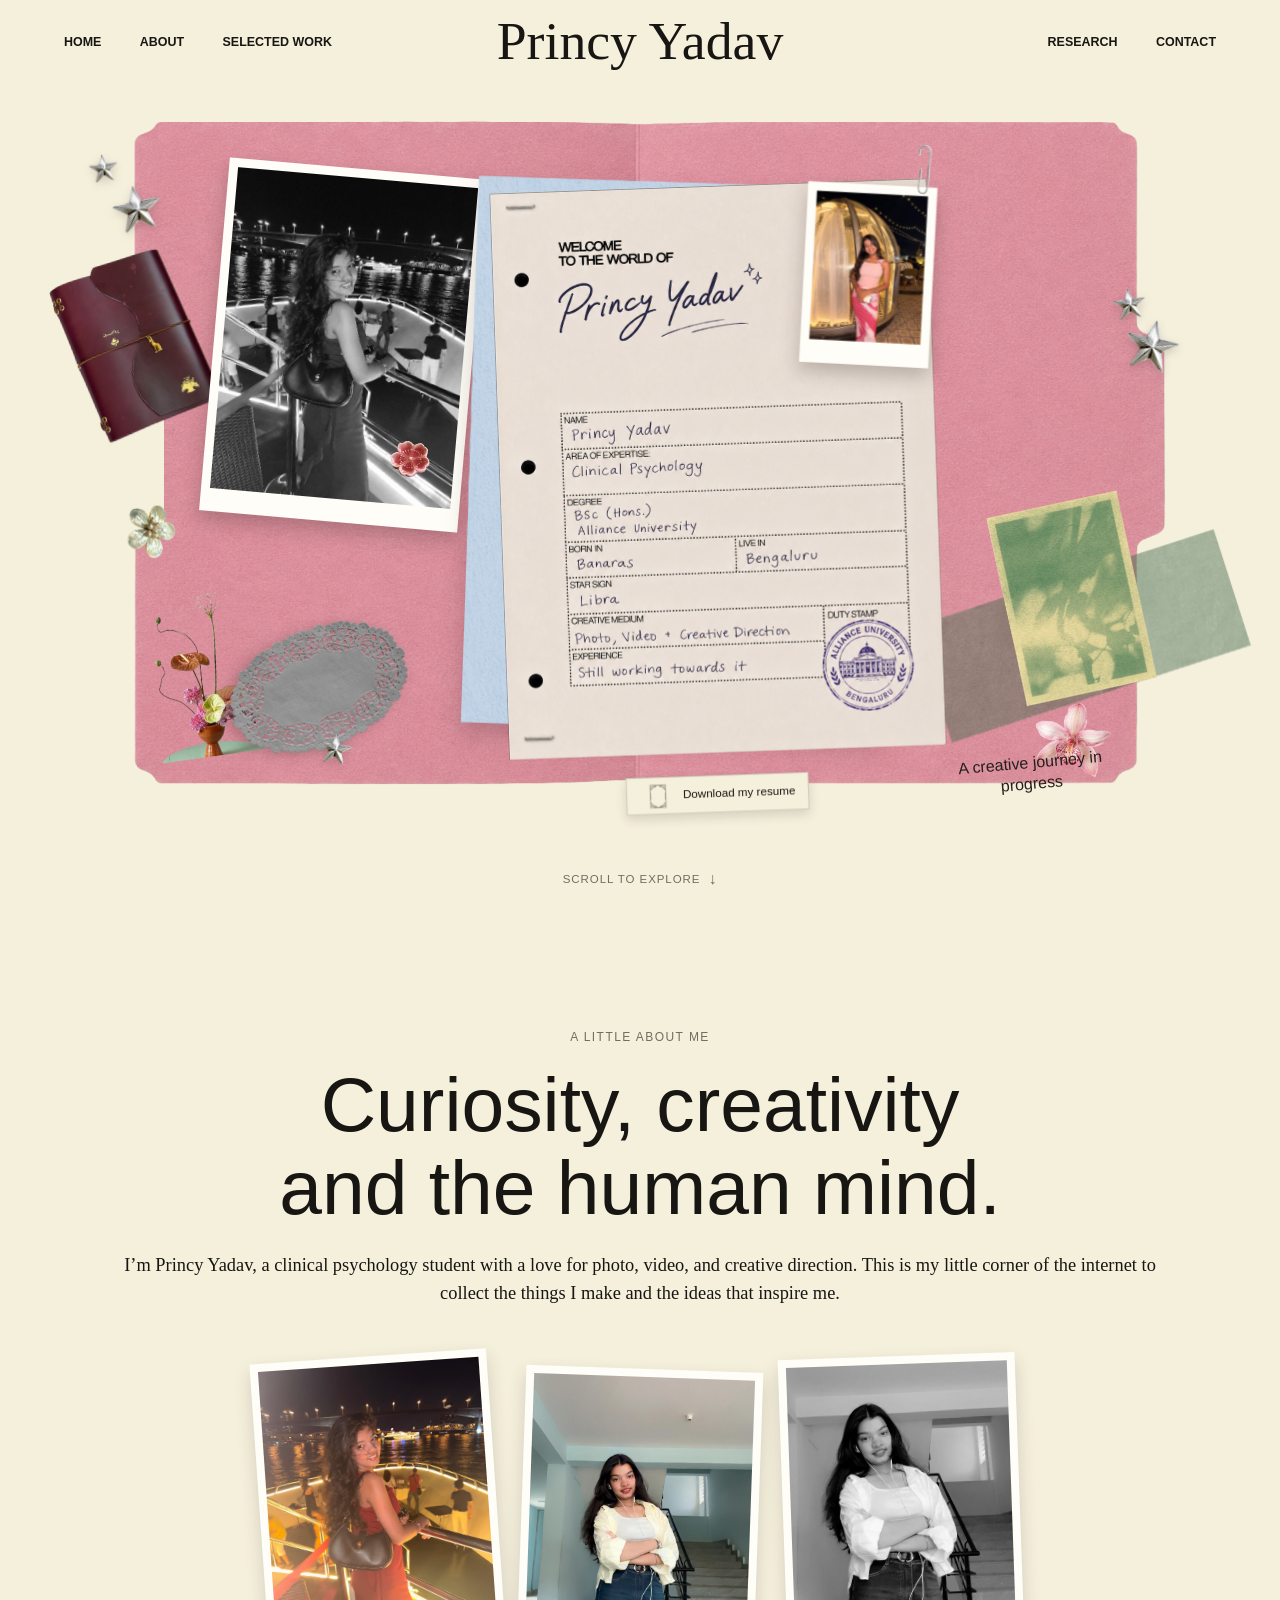
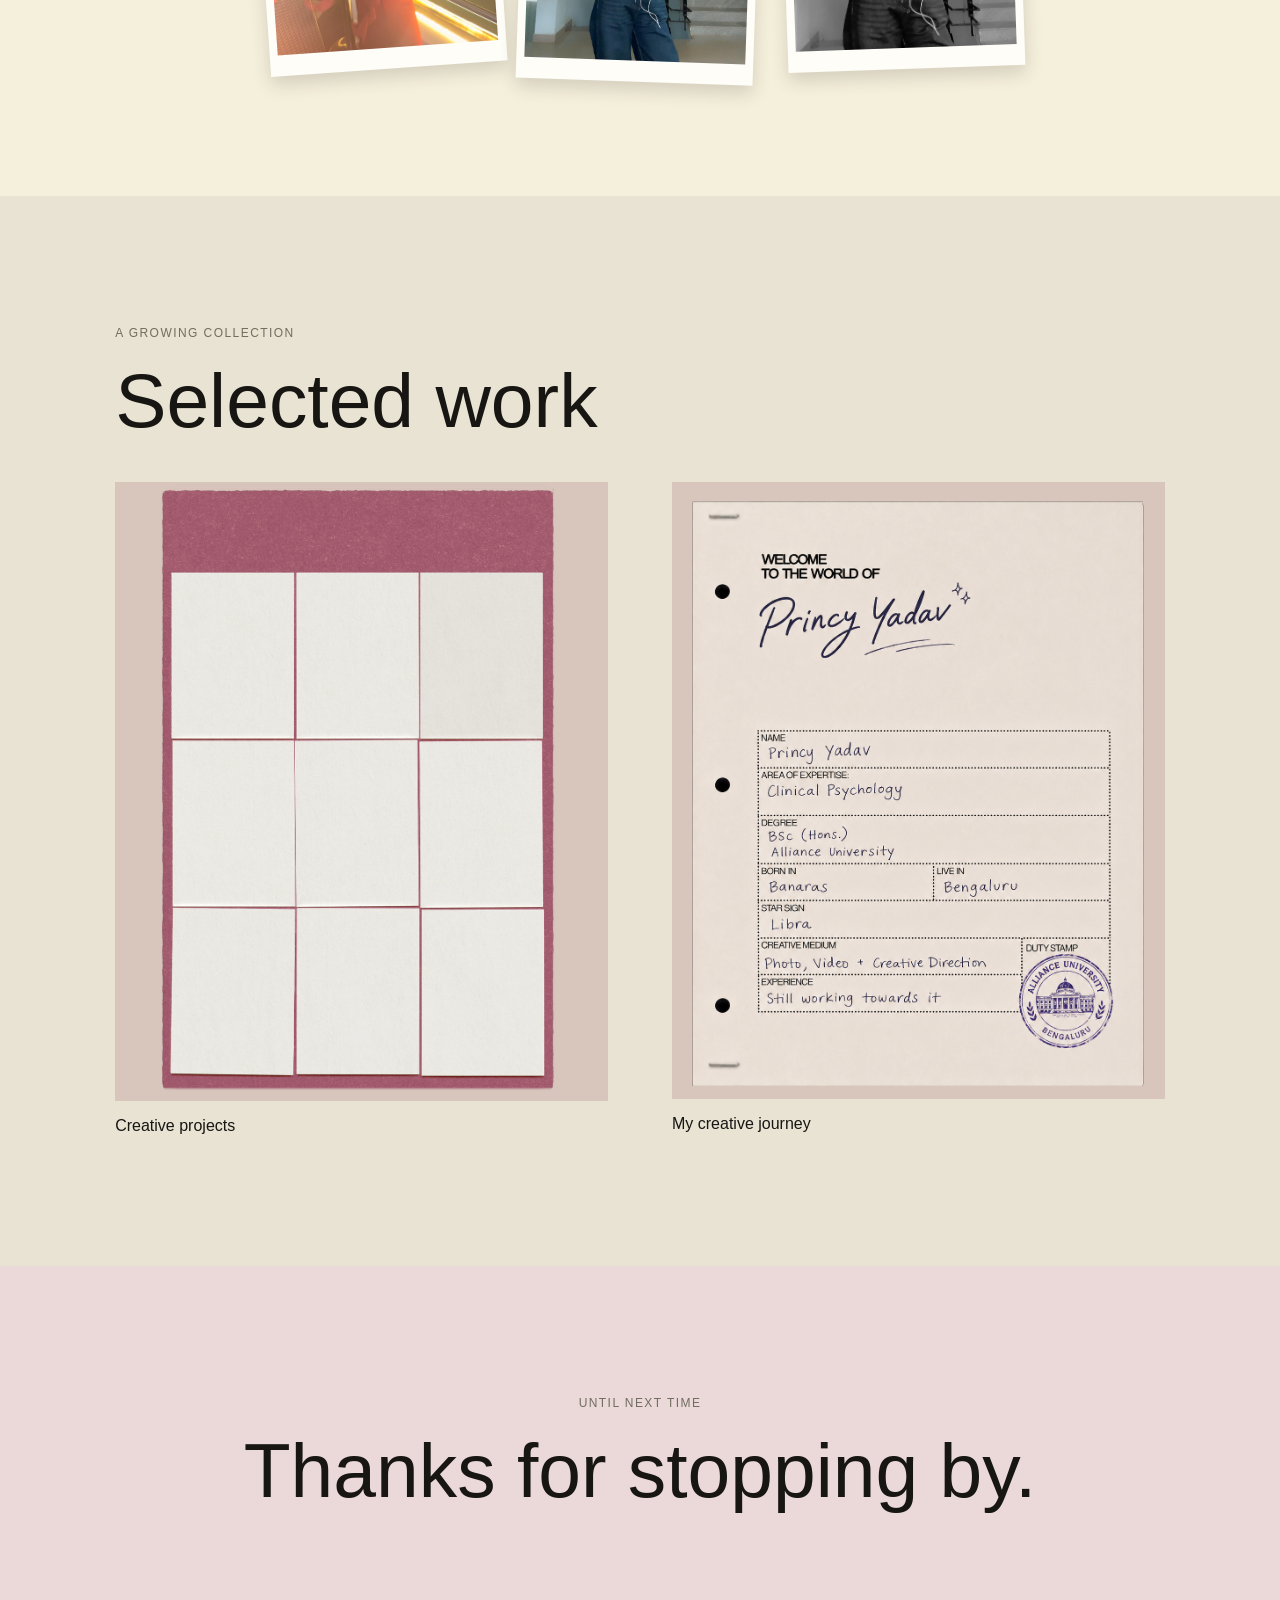
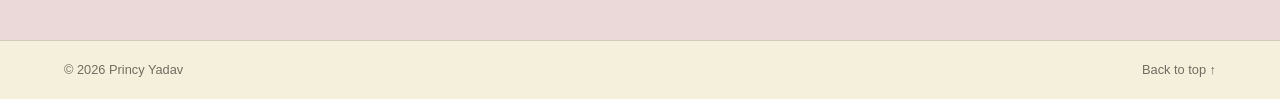
==== commit ffc0e417: "zoomed in a bit" ====
--- a/index.html
+++ b/index.html
@@ -37,20 +37,43 @@
       <section class="hero" id="home" aria-label="Welcome to the creative world of Princy Yadav">
         <div class="collage" aria-label="A scrapbook collage introducing Princy Yadav">
           <img class="collage-folder" src="image/pink_open_foulder.png" alt="">
+          <div
+            class="scrapbook-group backing-papers-group"
+            data-scrapbook-group="backing"
+            role="group"
+            aria-label="Background paper stack"
+          >
+            <div class="backing-blue-anchor">
+              <img
+                class="resume-paper"
+                src="image/blue_paper_for_resume.png"
+                alt=""
+                tabindex="0"
+                role="button"
+                aria-label="Bring background papers to front"
+                data-scrapbook-trigger
+                aria-pressed="false"
+              >
+            </div>
+            <img
+              class="collage-piece green-paper"
+              src="image/stamp_green.png"
+              alt=""
+              tabindex="0"
+              role="button"
+              aria-label="Bring background papers to front"
+              data-scrapbook-trigger
+              aria-pressed="false"
+            >
+          </div>
           <figure class="photo-card photo-one">
             <img src="image/personal_photo_01.jpeg" alt="Princy by the water at night">
           </figure>
-          <figure class="photo-card photo-two">
-            <img src="image/personal_photo_04.jpeg" alt="Princy in a pink outfit">
-          </figure>
           <img class="collage-piece diary" src="image/diray.png" alt="">
-          <img class="collage-piece camera" src="image/dig_camp.png" alt="">
           <img class="collage-piece flowers" src="image/flower-was.png" alt="">
           <img class="collage-piece background-paper" src="image/green_paper_stip.png" alt="">
-          <img class="collage-piece green-paper" src="image/stamp_green.png" alt="">
           <img class="collage-piece tray" src="image/paper_stam_cut_ot.png" alt="">
           <img class="collage-piece lily" src="image/pik_lily.png" alt="">
-          <img class="collage-piece clip" src="image/paper_clip.png" alt="">
           <img class="collage-piece star star-one" src="image/star1.png" alt="">
           <img class="collage-piece star star-two" src="image/star2.png" alt="">
           <img class="collage-piece star star-three" src="image/star3.png" alt="">
@@ -58,21 +81,48 @@
           <img class="collage-piece star star-bottom-left" src="image/star3.png" alt="">
           <img class="collage-piece pearl-flower" src="image/button_lilly.png" alt="">
           <img class="collage-piece pink-flower" src="image/button.png" alt="">
-          <div class="resume-stack">
-            <img class="resume-paper" src="image/blue_paper_for_resume.png" alt="">
-            <img
-              class="profile-poster"
-              src="image/princy-journey-poster.png"
-              alt="Princy Yadav's creative journey resume"
-            >
-            <a
-              class="resume-download"
-              href="image/princy-journey-poster.png"
-              download="Princy-Yadav-Resume.png"
-            >
-              <img src="image/stap_desigh_for_resume_downlo_link.png" alt="">
-              <span>Download my resume</span>
-            </a>
+          <div
+            class="scrapbook-group resume-group is-active"
+            data-scrapbook-group="resume"
+            role="group"
+            aria-label="Resume paper stack"
+          >
+            <div class="resume-stack">
+              <img
+                class="profile-poster"
+                src="image/princy-journey-poster.png"
+                alt="Princy Yadav's creative journey resume"
+                tabindex="0"
+                role="button"
+                aria-label="Bring resume stack to front"
+                data-scrapbook-trigger
+                aria-pressed="true"
+              >
+              <figure
+                class="photo-card photo-two"
+                tabindex="0"
+                role="button"
+                aria-label="Bring resume stack to front"
+                data-scrapbook-trigger
+                aria-pressed="true"
+              >
+                <img src="image/personal_photo_04.jpeg" alt="Princy in a pink outfit">
+                <img
+                  class="collage-piece clip"
+                  src="image/paper_clip.png"
+                  alt=""
+                  aria-hidden="true"
+                >
+              </figure>
+              <a
+                class="resume-download"
+                href="image/princy-journey-poster.png"
+                download="Princy-Yadav-Resume.png"
+              >
+                <img src="image/stap_desigh_for_resume_downlo_link.png" alt="">
+                <span>Download my resume</span>
+              </a>
+            </div>
           </div>
           <p class="collage-caption">A creative journey in progress</p>
         </div>
@@ -128,5 +178,29 @@
       <p>© 2026 Princy Yadav</p>
       <a href="#home">Back to top ↑</a>
     </footer>
+    <script>
+      const scrapbookGroups = document.querySelectorAll("[data-scrapbook-group]");
+
+      const activateScrapbookGroup = (activeGroup) => {
+        scrapbookGroups.forEach((group) => {
+          const isActive = group === activeGroup;
+          group.classList.toggle("is-active", isActive);
+          group.querySelectorAll("[data-scrapbook-trigger]").forEach((trigger) => {
+            trigger.setAttribute("aria-pressed", String(isActive));
+          });
+        });
+      };
+
+      scrapbookGroups.forEach((group) => {
+        group.addEventListener("click", () => activateScrapbookGroup(group));
+        group.addEventListener("keydown", (event) => {
+          if (event.target.closest("a")) return;
+          if (event.key !== "Enter" && event.key !== " ") return;
+
+          event.preventDefault();
+          activateScrapbookGroup(group);
+        });
+      });
+    </script>
   </body>
 </html>
--- a/styles.css
+++ b/styles.css
@@ -97,16 +97,41 @@
   min-height: calc(100svh - 86px);
   align-items: start;
   justify-items: center;
-  padding: 0 1rem 2rem;
+  padding: 0;
   overflow: hidden;
 }
 
 .collage {
   position: relative;
-  width: min(69vw, 1200px);
-  height: min(45.5vw, 650px);
-  margin-top: calc(11vh - 86px - 2.2vw);
+  width: auto;
+  height: min(58.25vw, calc(100svh - 110px));
+  aspect-ratio: 1536 / 995;
+  margin-top: 0;
   isolation: isolate;
+}
+
+.scrapbook-group {
+  position: absolute;
+  inset: 0;
+  width: 100%;
+  height: 100%;
+  pointer-events: none;
+  transform: translateY(0) scale(1);
+  transform-origin: center;
+  transition: transform 420ms cubic-bezier(0.2, 0.75, 0.3, 1);
+}
+
+.backing-papers-group {
+  z-index: 3;
+}
+
+.resume-group {
+  z-index: 4;
+}
+
+.scrapbook-group.is-active {
+  z-index: 8;
+  transform: translateY(-2px) scale(1.01);
 }
 
 .collage-folder,
@@ -124,7 +149,7 @@
   inset: 0;
   width: 100%;
   height: 100%;
-  object-fit: fill;
+  object-fit: contain;
 }
 
 .photo-card {
@@ -154,10 +179,12 @@
 }
 
 .photo-two {
-  z-index: 5;
-  top: 4.8%;
-  left: 55.3%;
-  width: 25%;
+  z-index: 2;
+  top: 3%;
+  left: 68%;
+  width: 27%;
+  pointer-events: auto;
+  cursor: pointer;
   transform: rotate(3deg);
   animation: drift-in 900ms 240ms both;
 }
@@ -171,15 +198,6 @@
   animation: drift-in 900ms 100ms both;
 }
 
-.camera {
-  z-index: 2;
-  top: 8%;
-  right: 4%;
-  width: 23%;
-  transform: rotate(3deg);
-  animation: drift-in 900ms 220ms both;
-}
-
 .flowers {
   z-index: 5;
   bottom: 10%;
@@ -191,8 +209,8 @@
 
 .background-paper {
   z-index: 1;
-  top: 95%;
-  right: -22%;
+  top: 52%;
+  right: 5.5%;
   width: 12%;
   transform: rotate(72deg);
   animation: drift-in 900ms 260ms both;
@@ -203,8 +221,19 @@
   top: 55%;
   left: 80.5%;
   width: 14%;
+  pointer-events: auto;
+  cursor: pointer;
   transform: rotate(-12deg);
   animation: drift-in 900ms 260ms both;
+}
+
+.backing-blue-anchor {
+  position: absolute;
+  z-index: 0;
+  top: 11.5%;
+  left: 36.1%;
+  width: 41.1%;
+  aspect-ratio: 1121 / 1403;
 }
 
 .tray {
@@ -227,12 +256,18 @@
 }
 
 .clip {
-  z-index: 7;
-  top: 2%;
-  left: 67%;
-  width: 3.5%;
-  transform: rotate(8deg);
+  z-index: 4;
+  top: -25%;
+  right: 4%;
+  left: auto;
+  pointer-events: auto;
+  cursor: pointer;
+  transform: rotate(2deg);
   animation: drift-in 900ms 450ms both;
+}
+
+.photo-card img.clip {
+  width: 16.5%;
 }
 
 .star {
@@ -296,11 +331,12 @@
 
 .resume-stack {
   position: absolute;
-  z-index: 4;
+  z-index: 1;
   top: 11.5%;
   left: 36.1%;
   width: 41.1%;
-  height: 65%;
+  aspect-ratio: 1121 / 1403;
+  pointer-events: none;
 }
 
 .resume-paper {
@@ -311,8 +347,11 @@
   display: block;
   width: 100%;
   height: 100%;
-  object-fit: fill;
+  object-fit: contain;
+  object-position: left center;
   filter: drop-shadow(0 12px 12px rgba(39, 27, 24, 0.2));
+  pointer-events: auto;
+  cursor: pointer;
   transform: rotate(2deg);
 }
 
@@ -321,15 +360,25 @@
   inset: 0;
   width: 100%;
   height: 100%;
-  object-fit: fill;
+  object-fit: contain;
+  pointer-events: auto;
+  cursor: pointer;
   transform: rotate(-2deg);
   animation: poster-in 900ms 120ms both;
 }
 
+.profile-poster:focus-visible,
+.photo-two:focus-visible,
+.resume-paper:focus-visible,
+.green-paper:focus-visible {
+  outline: 2px solid #625a87;
+  outline-offset: 3px;
+}
+
 .resume-download {
   position: absolute;
   z-index: 2;
-  bottom: -16%;
+  bottom: -8%;
   left: 50%;
   display: flex;
   width: max-content;
@@ -342,6 +391,7 @@
   font-family: var(--display-font);
   font-size: 0.72rem;
   text-decoration: none;
+  pointer-events: auto;
   transform: translateX(-50%) rotate(-2deg);
   transition: background-color 180ms ease;
 }
@@ -644,9 +694,9 @@
   }
 
   .collage {
-    width: 100vw;
-    height: min(95vw, 430px);
-    min-height: 320px;
+    width: 100%;
+    height: auto;
+    aspect-ratio: 1536 / 995;
     margin-top: 0;
   }
 
@@ -662,20 +712,18 @@
 
   .photo-two {
     top: 3%;
-    left: 54%;
-    width: 30%;
+    left: 68%;
+    width: 27%;
+  }
+
+  .clip {
+    top: -40%;
   }
 
   .diary {
     top: 22%;
-    left: -1%;
+    left: 2%;
     width: 15%;
-  }
-
-  .camera {
-    top: 8%;
-    right: 4%;
-    width: 23%;
   }
 
   .flowers {
@@ -685,8 +733,8 @@
   }
 
   .background-paper {
-    top: 93%;
-    right: -22%;
+    top: 52%;
+    right: 16%;
     bottom: auto;
     width: 15%;
   }
@@ -694,7 +742,7 @@
   .green-paper {
     top: 55%;
     right: auto;
-    left: 80.5%;
+    left: 79.5%;
     width: 14%;
   }
 
@@ -710,12 +758,6 @@
     width: 9%;
   }
 
-  .clip {
-    top: 1%;
-    left: 68%;
-    width: 4%;
-  }
-
   .star-one {
     top: 7%;
     left: 4%;
@@ -724,7 +766,7 @@
 
   .star-two {
     top: 32%;
-    right: 3%;
+    right: 5%;
     width: 7%;
   }
 
@@ -736,7 +778,7 @@
 
   .star-right-small {
     top: 29%;
-    right: 0;
+    right: 5%;
     width: 4%;
   }
 
@@ -762,11 +804,16 @@
     top: 7%;
     left: 35%;
     width: 40%;
-    height: 65%;
+  }
+
+  .backing-blue-anchor {
+    top: 7%;
+    left: 35%;
+    width: 40%;
   }
 
   .resume-download {
-    bottom: -16%;
+    bottom: -8%;
     gap: 0.25rem;
     padding: 0.25rem 0.45rem;
     font-size: 0.6rem;
@@ -803,6 +850,24 @@
 
   .about-photo {
     padding: 0.3rem 0.3rem 0.8rem;
+  }
+}
+
+@media (min-width: 1200px) and (max-height: 800px) {
+  .background-paper {
+    right: -4.5%;
+  }
+}
+
+@media (min-width: 1500px) {
+  .background-paper {
+    right: 0;
+  }
+}
+
+@media (min-width: 1585px) and (max-height: 950px) {
+  .background-paper {
+    right: -4.5%;
   }
 }
 
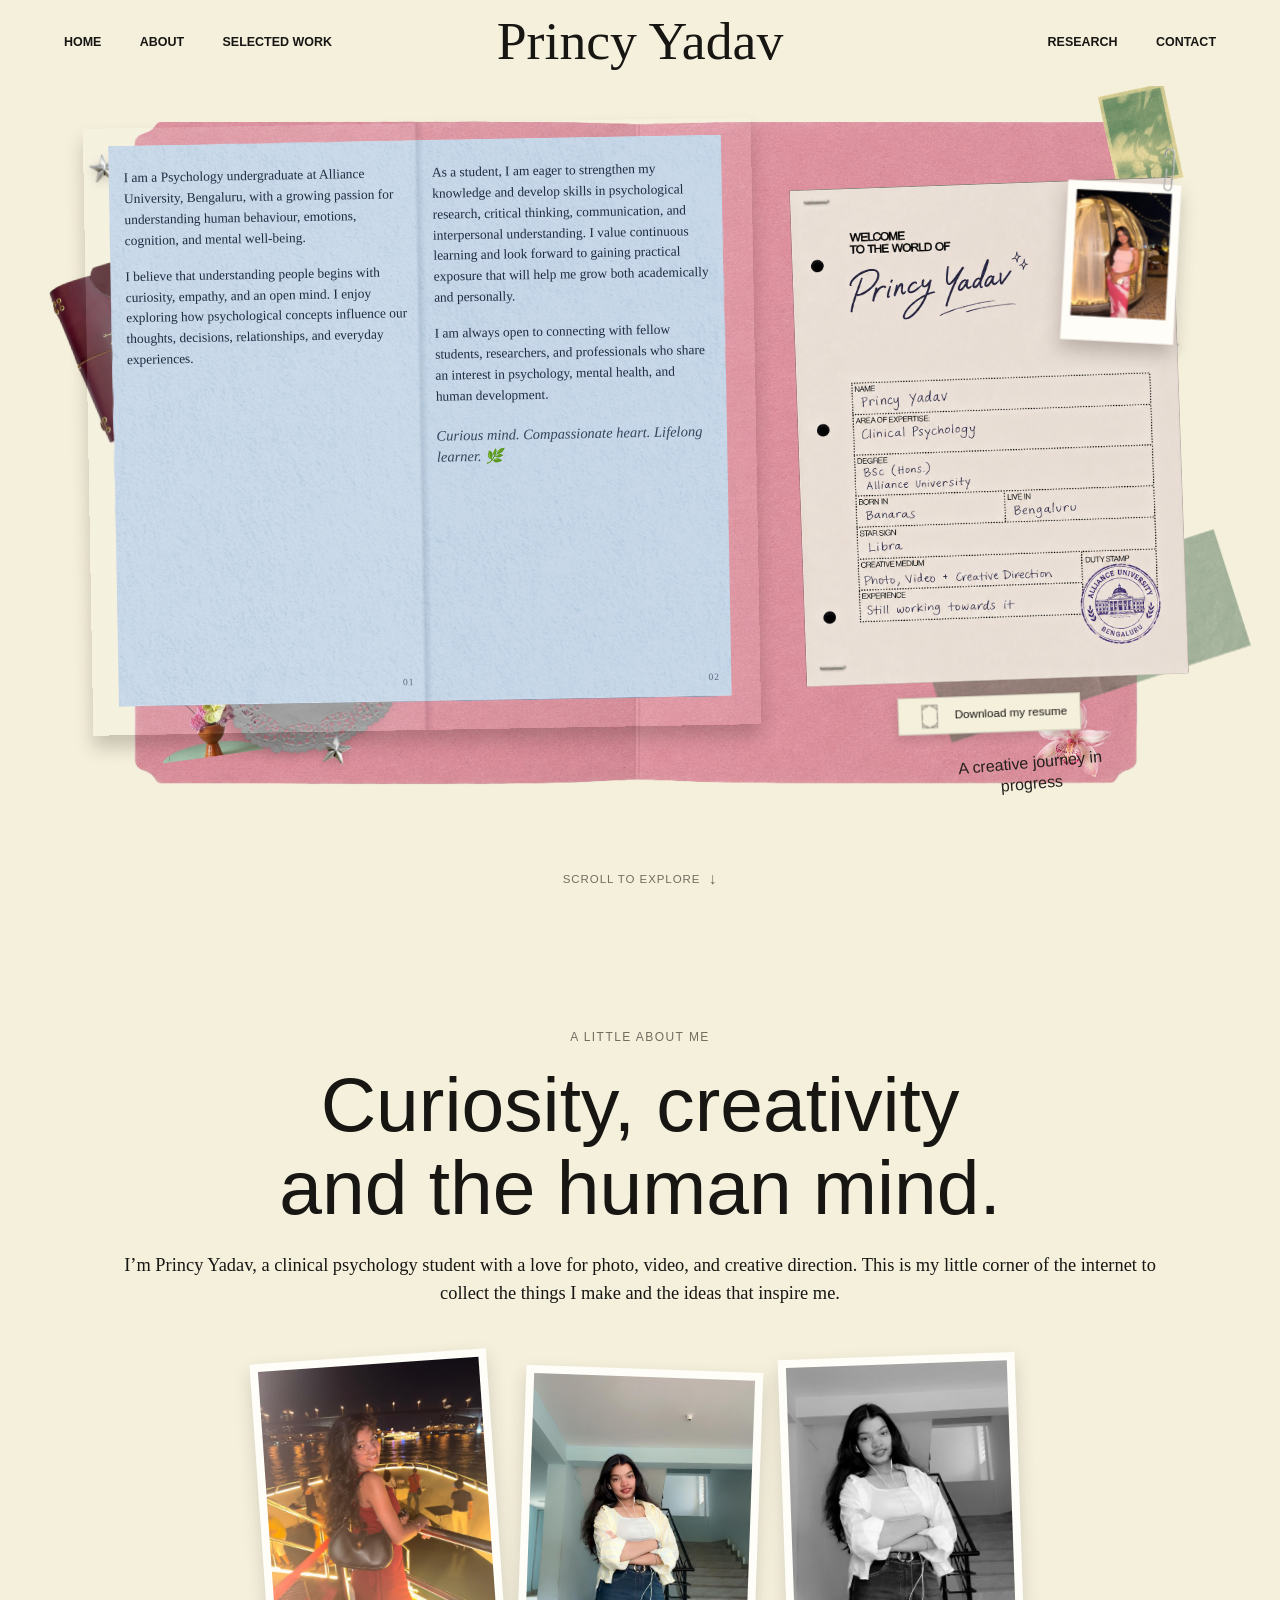
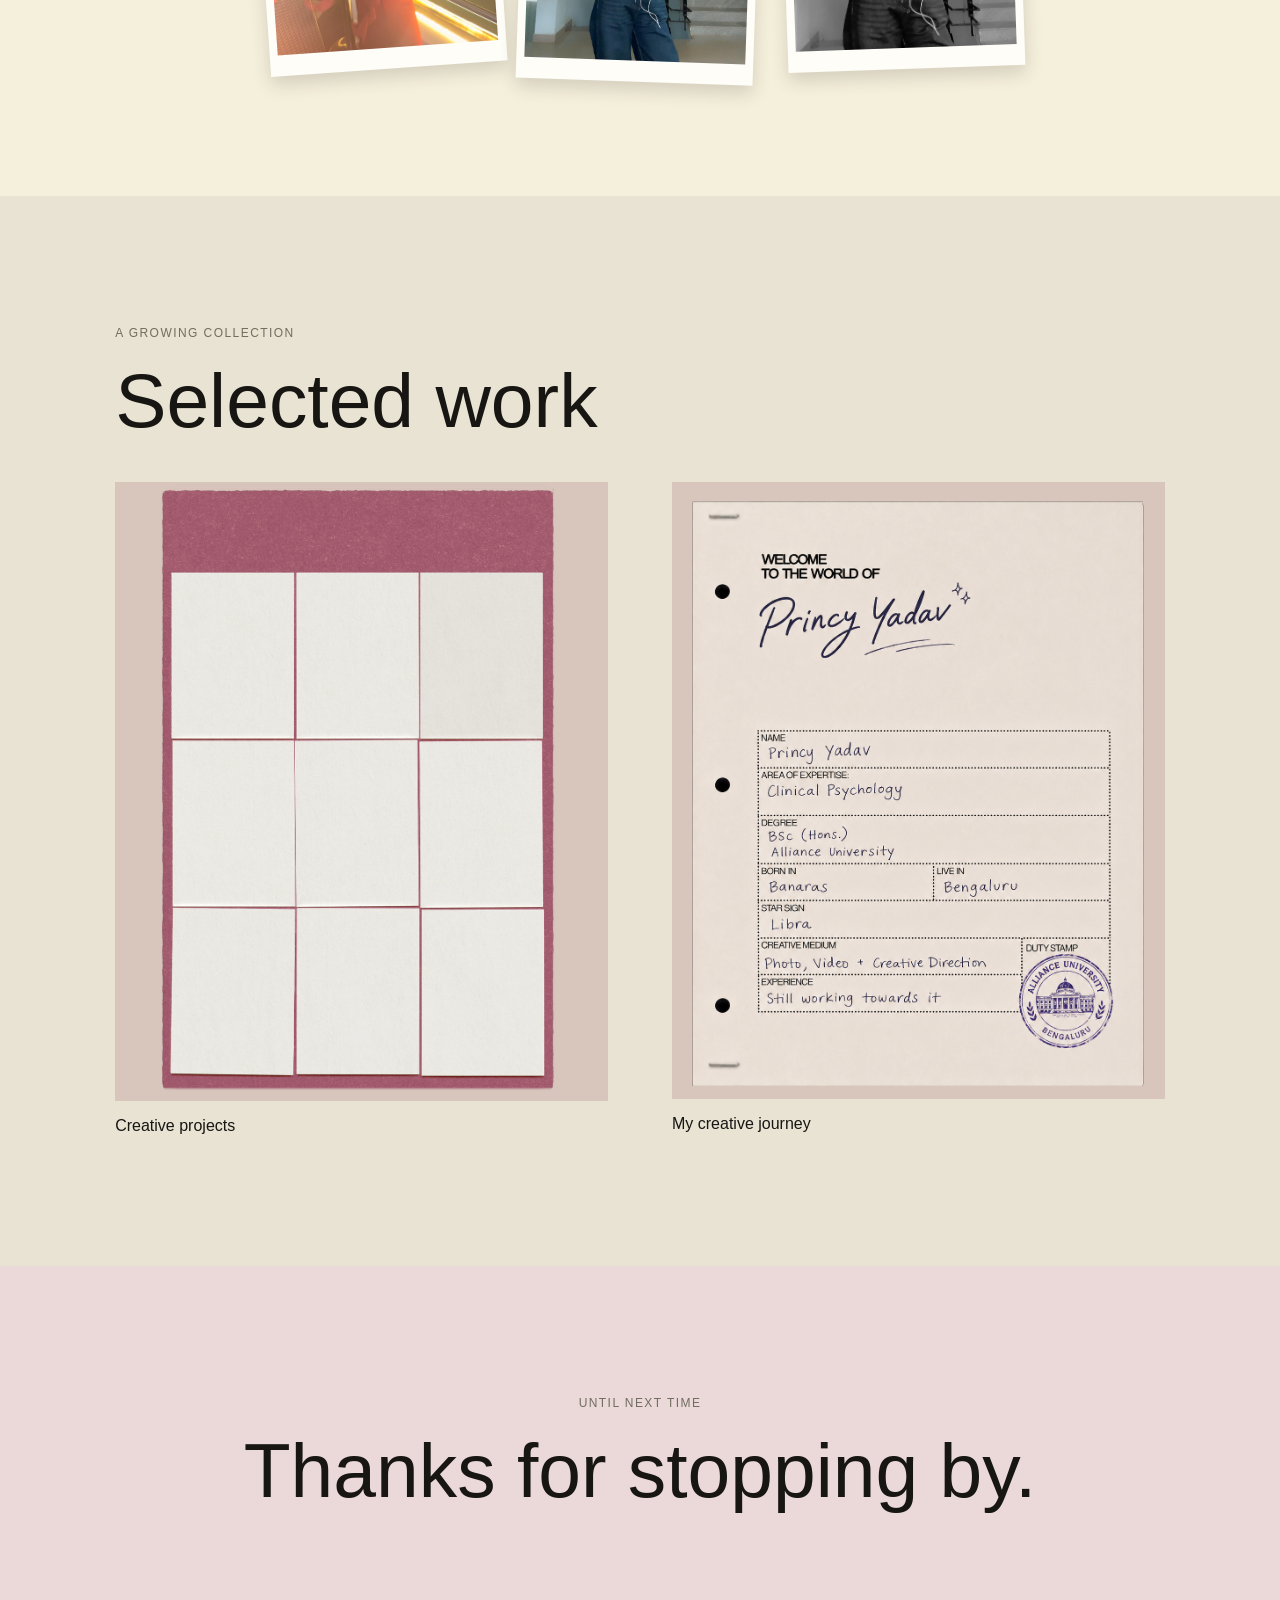
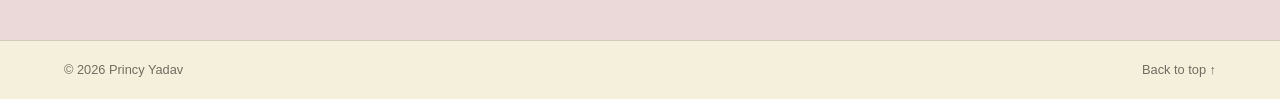
==== commit 4b177a44: "added about me in the blue shit" ====
--- a/index.html
+++ b/index.html
@@ -44,16 +44,37 @@
             aria-label="Background paper stack"
           >
             <div class="backing-blue-anchor">
-              <img
-                class="resume-paper"
-                src="image/blue_paper_for_resume.png"
-                alt=""
+              <div
+                class="resume-paper blue-journal"
+                id="blue_paper_for_resume"
                 tabindex="0"
                 role="button"
                 aria-label="Bring background papers to front"
                 data-scrapbook-trigger
                 aria-pressed="false"
               >
+                <div class="journal-pages">
+                  <section class="journal-page" aria-label="Introduction, page one">
+                    <p>
+                      I am a Psychology undergraduate at Alliance University, Bengaluru, with a growing passion for understanding human behaviour, emotions, cognition, and mental well-being.
+                    </p>
+                    <p>
+                      I believe that understanding people begins with curiosity, empathy, and an open mind. I enjoy exploring how psychological concepts influence our thoughts, decisions, relationships, and everyday experiences.
+                    </p>
+                    <span class="journal-page-number" aria-hidden="true">01</span>
+                  </section>
+                  <section class="journal-page journal-page--right" aria-label="Introduction, page two">
+                    <p>
+                      As a student, I am eager to strengthen my knowledge and develop skills in psychological research, critical thinking, communication, and interpersonal understanding. I value continuous learning and look forward to gaining practical exposure that will help me grow both academically and personally.
+                    </p>
+                    <p>
+                      I am always open to connecting with fellow students, researchers, and professionals who share an interest in psychology, mental health, and human development.
+                    </p>
+                    <p class="journal-closing">Curious mind. Compassionate heart. Lifelong learner. 🌿</p>
+                    <span class="journal-page-number" aria-hidden="true">02</span>
+                  </section>
+                </div>
+              </div>
             </div>
             <img
               class="collage-piece green-paper"
--- a/styles.css
+++ b/styles.css
@@ -122,7 +122,7 @@
 }
 
 .backing-papers-group {
-  z-index: 3;
+  z-index: 7;
 }
 
 .resume-group {
@@ -218,9 +218,9 @@
 
 .green-paper {
   z-index: 2;
-  top: 55%;
-  left: 80.5%;
-  width: 14%;
+  top: 0;
+  left: 90%;
+  width: 7%;
   pointer-events: auto;
   cursor: pointer;
   transform: rotate(-12deg);
@@ -230,10 +230,10 @@
 .backing-blue-anchor {
   position: absolute;
   z-index: 0;
-  top: 11.5%;
-  left: 36.1%;
-  width: 41.1%;
-  aspect-ratio: 1121 / 1403;
+  top: 5%;
+  left: 2%;
+  width: 58%;
+  aspect-ratio: 1.1;
 }
 
 .tray {
@@ -333,8 +333,8 @@
   position: absolute;
   z-index: 1;
   top: 11.5%;
-  left: 36.1%;
-  width: 41.1%;
+  left: 62%;
+  width: 36%;
   aspect-ratio: 1121 / 1403;
   pointer-events: none;
 }
@@ -342,17 +342,81 @@
 .resume-paper {
   position: absolute;
   z-index: 0;
-  top: -1%;
-  left: -6%;
   display: block;
   width: 100%;
   height: 100%;
-  object-fit: contain;
-  object-position: left center;
-  filter: drop-shadow(0 12px 12px rgba(39, 27, 24, 0.2));
   pointer-events: auto;
   cursor: pointer;
-  transform: rotate(2deg);
+  transform: rotate(-1deg);
+}
+
+.blue-journal {
+  position: relative;
+  overflow: hidden;
+  padding: 6% 6%;
+  background: url("image/blue_paper_for_resume.png") center / 100% 100% no-repeat;
+  box-shadow: 0 12px 18px rgba(39, 27, 24, 0.22);
+  color: #202b42;
+}
+
+.blue-journal::before {
+  position: absolute;
+  z-index: 0;
+  inset: 0;
+  background: linear-gradient(
+    90deg,
+    rgba(247, 249, 249, 0.13) 0%,
+    rgba(247, 249, 249, 0.13) 49.5%,
+    rgba(42, 56, 76, 0.1) 50%,
+    rgba(247, 249, 249, 0.07) 51%,
+    rgba(247, 249, 249, 0.07) 100%
+  );
+  content: "";
+  pointer-events: none;
+}
+
+.journal-pages {
+  position: relative;
+  z-index: 1;
+  display: grid;
+  height: 100%;
+  grid-template-columns: repeat(2, minmax(0, 1fr));
+  gap: 4%;
+  font-family: Georgia, "Times New Roman", serif;
+  font-size: clamp(0.68rem, 1.05vw, 0.98rem);
+  line-height: 1.55;
+}
+
+.journal-page {
+  position: relative;
+  min-width: 0;
+  padding-bottom: 1.4rem;
+}
+
+.journal-page--right {
+  padding-left: 1%;
+}
+
+.journal-page p {
+  margin: 0 0 1.15em;
+}
+
+.journal-page .journal-closing {
+  margin-top: 1.25em;
+  color: #34445c;
+  font-size: 1.08em;
+  font-style: italic;
+  line-height: 1.45;
+}
+
+.journal-page-number {
+  position: absolute;
+  right: 0;
+  bottom: 0;
+  color: rgba(32, 43, 66, 0.65);
+  font-family: Georgia, "Times New Roman", serif;
+  font-size: 0.72em;
+  letter-spacing: 0.1em;
 }
 
 .profile-poster {
@@ -695,8 +759,8 @@
 
   .collage {
     width: 100%;
-    height: auto;
-    aspect-ratio: 1536 / 995;
+    height: clamp(1100px, 280vw, 1500px);
+    aspect-ratio: auto;
     margin-top: 0;
   }
 
@@ -740,10 +804,10 @@
   }
 
   .green-paper {
-    top: 55%;
-    right: auto;
-    left: 79.5%;
-    width: 14%;
+    top: 0%;
+    right: 2%;
+    left: auto;
+    width: 8%;
   }
 
   .tray {
@@ -801,15 +865,54 @@
   }
 
   .resume-stack {
-    top: 7%;
+    top: 78%;
     left: 35%;
-    width: 40%;
+    width: 36%;
   }
 
   .backing-blue-anchor {
-    top: 7%;
-    left: 35%;
-    width: 40%;
+    top: 2%;
+    left: 4%;
+    width: 92%;
+    height: 76%;
+    aspect-ratio: auto;
+  }
+
+  .blue-journal {
+    padding: 6% 7%;
+  }
+
+  .journal-pages {
+    grid-template-columns: 1fr;
+    grid-template-rows: auto auto;
+    gap: 0.85rem;
+    font-size: clamp(0.72rem, 3.1vw, 0.9rem);
+    line-height: 1.45;
+  }
+
+  .blue-journal::before {
+    background: linear-gradient(
+      180deg,
+      rgba(247, 249, 249, 0.13) 0%,
+      rgba(247, 249, 249, 0.13) 49.5%,
+      rgba(42, 56, 76, 0.1) 50%,
+      rgba(247, 249, 249, 0.07) 51%,
+      rgba(247, 249, 249, 0.07) 100%
+    );
+  }
+
+  .journal-page {
+    padding-bottom: 1rem;
+  }
+
+  .journal-page--right {
+    padding-top: 0.85rem;
+    padding-left: 0;
+    border-top: 1px solid rgba(32, 43, 66, 0.2);
+  }
+
+  .journal-page .journal-closing {
+    margin-top: 0.9em;
   }
 
   .resume-download {
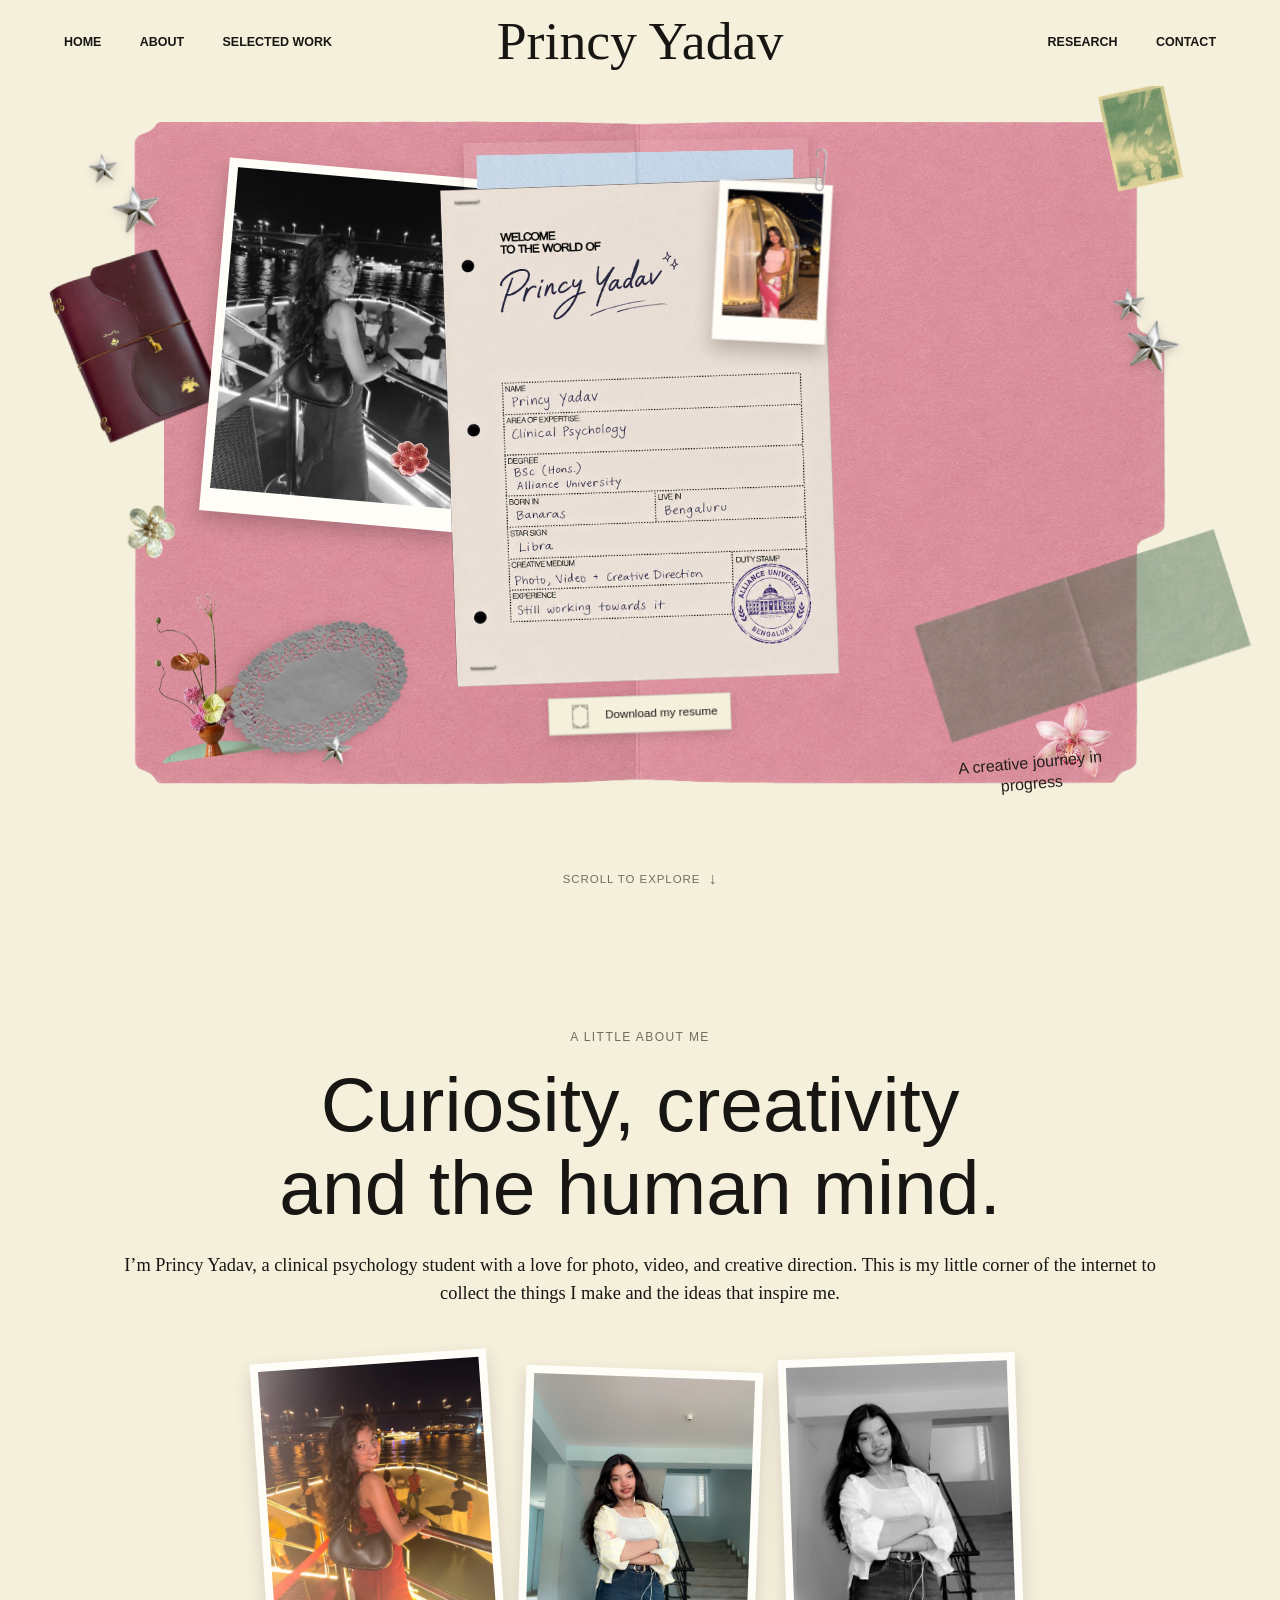
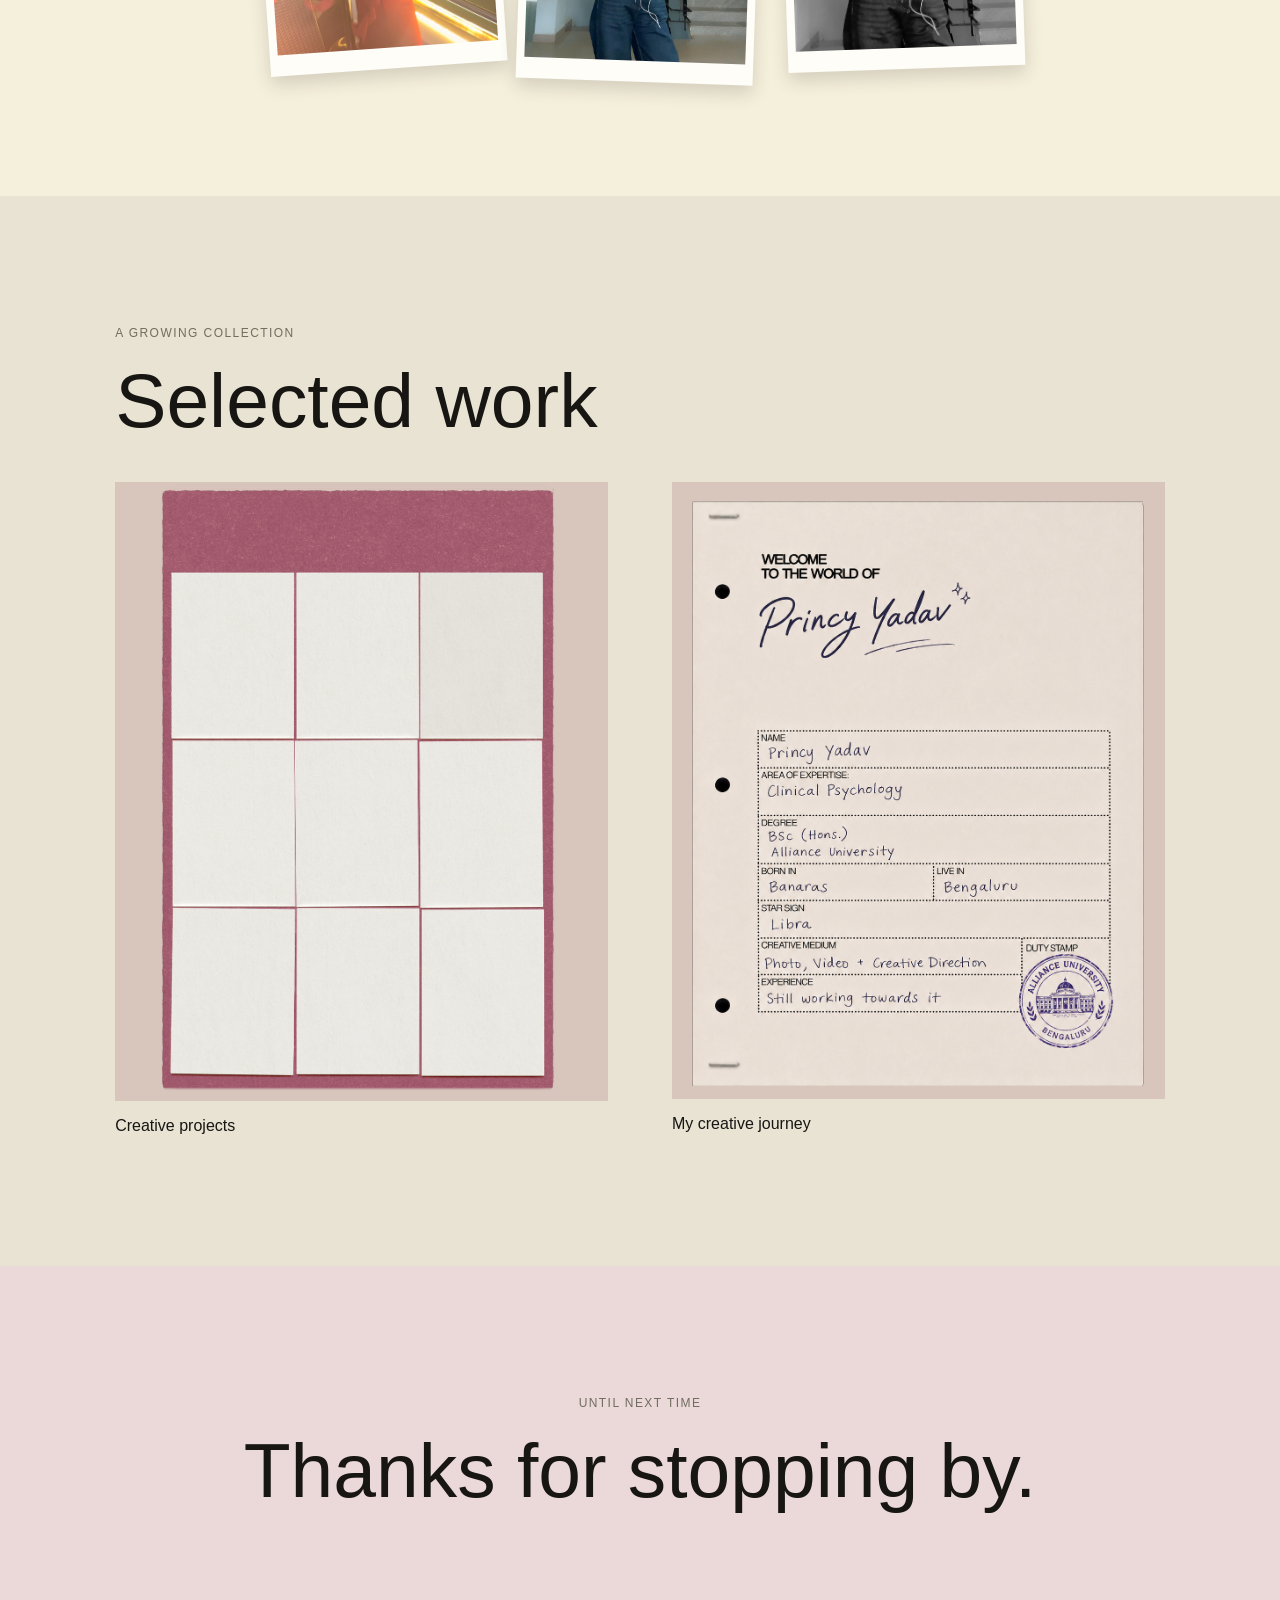
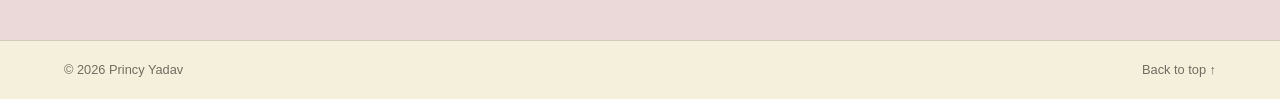
==== commit 8459a570: "fixed the positioning of the resume stack and backing blue anchor elements in the styles.css file to" ====
--- a/index.html
+++ b/index.html
@@ -61,7 +61,6 @@
                     <p>
                       I believe that understanding people begins with curiosity, empathy, and an open mind. I enjoy exploring how psychological concepts influence our thoughts, decisions, relationships, and everyday experiences.
                     </p>
-                    <span class="journal-page-number" aria-hidden="true">01</span>
                   </section>
                   <section class="journal-page journal-page--right" aria-label="Introduction, page two">
                     <p>
@@ -71,7 +70,6 @@
                       I am always open to connecting with fellow students, researchers, and professionals who share an interest in psychology, mental health, and human development.
                     </p>
                     <p class="journal-closing">Curious mind. Compassionate heart. Lifelong learner. 🌿</p>
-                    <span class="journal-page-number" aria-hidden="true">02</span>
                   </section>
                 </div>
               </div>
@@ -201,8 +199,13 @@
     </footer>
     <script>
       const scrapbookGroups = document.querySelectorAll("[data-scrapbook-group]");
+      const hero = document.querySelector(".hero");
 
       const activateScrapbookGroup = (activeGroup) => {
+        hero.classList.toggle(
+          "is-backing-open",
+          activeGroup.dataset.scrapbookGroup === "backing"
+        );
         scrapbookGroups.forEach((group) => {
           const isActive = group === activeGroup;
           group.classList.toggle("is-active", isActive);
--- a/styles.css
+++ b/styles.css
@@ -145,7 +145,7 @@
 }
 
 .collage-folder {
-  z-index: -1;
+  z-index: 0;
   inset: 0;
   width: 100%;
   height: 100%;
@@ -230,10 +230,10 @@
 .backing-blue-anchor {
   position: absolute;
   z-index: 0;
-  top: 5%;
-  left: 2%;
-  width: 58%;
-  aspect-ratio: 1.1;
+  top: 7.2%;
+  left: 35%;
+  width: 30%;
+  aspect-ratio: 1121 / 1403;
 }
 
 .tray {
@@ -333,7 +333,7 @@
   position: absolute;
   z-index: 1;
   top: 11.5%;
-  left: 62%;
+  left: 32%;
   width: 36%;
   aspect-ratio: 1121 / 1403;
   pointer-events: none;
@@ -353,9 +353,9 @@
 .blue-journal {
   position: relative;
   overflow: hidden;
-  padding: 6% 6%;
+  padding: 5% 4%;
   background: url("image/blue_paper_for_resume.png") center / 100% 100% no-repeat;
-  box-shadow: 0 12px 18px rgba(39, 27, 24, 0.22);
+  box-shadow: 0 6px 12px rgba(39, 27, 24, 0.16);
   color: #202b42;
 }
 
@@ -381,24 +381,27 @@
   display: grid;
   height: 100%;
   grid-template-columns: repeat(2, minmax(0, 1fr));
-  gap: 4%;
+  gap: 0;
   font-family: Georgia, "Times New Roman", serif;
-  font-size: clamp(0.68rem, 1.05vw, 0.98rem);
-  line-height: 1.55;
+  font-size: clamp(0.65rem, 0.7vw, 0.72rem);
+  line-height: 1.3;
+}
+
+.backing-papers-group:not(.is-active) .journal-pages {
+  visibility: hidden;
 }
 
 .journal-page {
   position: relative;
   min-width: 0;
-  padding-bottom: 1.4rem;
-}
-
-.journal-page--right {
-  padding-left: 1%;
+  display: flex;
+  flex-direction: column;
+  justify-content: center;
+  padding: 0 6%;
 }
 
 .journal-page p {
-  margin: 0 0 1.15em;
+  margin: 0 0 0.9em;
 }
 
 .journal-page .journal-closing {
@@ -407,16 +410,6 @@
   font-size: 1.08em;
   font-style: italic;
   line-height: 1.45;
-}
-
-.journal-page-number {
-  position: absolute;
-  right: 0;
-  bottom: 0;
-  color: rgba(32, 43, 66, 0.65);
-  font-family: Georgia, "Times New Roman", serif;
-  font-size: 0.72em;
-  letter-spacing: 0.1em;
 }
 
 .profile-poster {
@@ -866,15 +859,27 @@
 
   .resume-stack {
     top: 78%;
+    left: 32%;
+    width: 36%;
+  }
+
+  .backing-blue-anchor {
+    top: 75%;
     left: 35%;
-    width: 36%;
-  }
-
-  .backing-blue-anchor {
+    width: 30%;
+    aspect-ratio: 1121 / 1403;
+    transition:
+      top 420ms cubic-bezier(0.2, 0.75, 0.3, 1),
+      left 420ms cubic-bezier(0.2, 0.75, 0.3, 1),
+      width 420ms cubic-bezier(0.2, 0.75, 0.3, 1),
+      height 420ms cubic-bezier(0.2, 0.75, 0.3, 1);
+  }
+
+  .backing-papers-group.is-active .backing-blue-anchor {
     top: 2%;
     left: 4%;
-    width: 92%;
-    height: 76%;
+    width: 76%;
+    height: clamp(700px, 175vw, 850px);
     aspect-ratio: auto;
   }
 
@@ -956,7 +961,33 @@
   }
 }
 
+@media (min-width: 761px) and (max-width: 1199px) {
+  .hero.is-backing-open {
+    padding-bottom: clamp(220px, 25vw, 300px);
+  }
+
+  .backing-papers-group.is-active .backing-blue-anchor {
+    top: 2%;
+    left: 12%;
+    width: 76%;
+    height: clamp(640px, 64vw, 760px);
+    aspect-ratio: auto;
+  }
+}
+
 @media (min-width: 1200px) and (max-height: 800px) {
+  .hero.is-backing-open {
+    padding-bottom: clamp(180px, 20vw, 260px);
+  }
+
+  .backing-papers-group.is-active .backing-blue-anchor {
+    top: 2%;
+    left: 12%;
+    width: 76%;
+    height: clamp(640px, 58vw, 720px);
+    aspect-ratio: auto;
+  }
+
   .background-paper {
     right: -4.5%;
   }
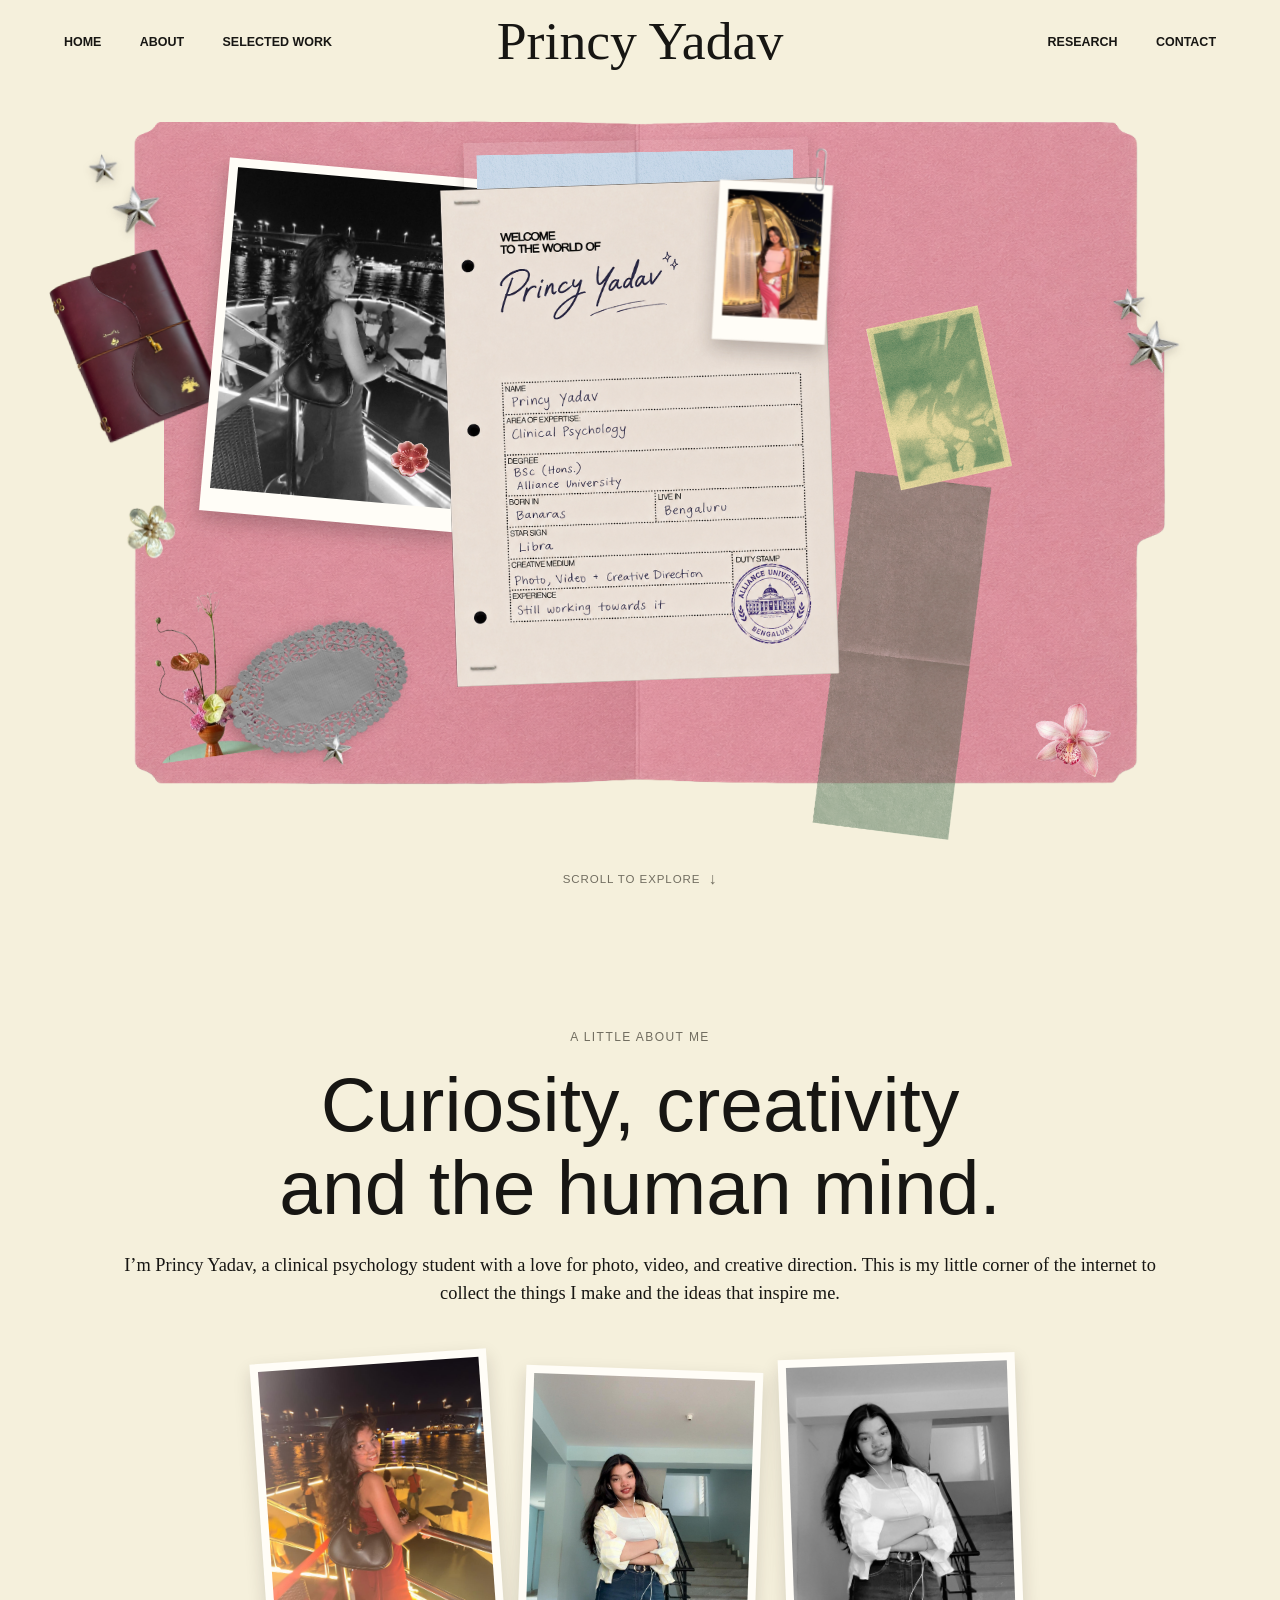
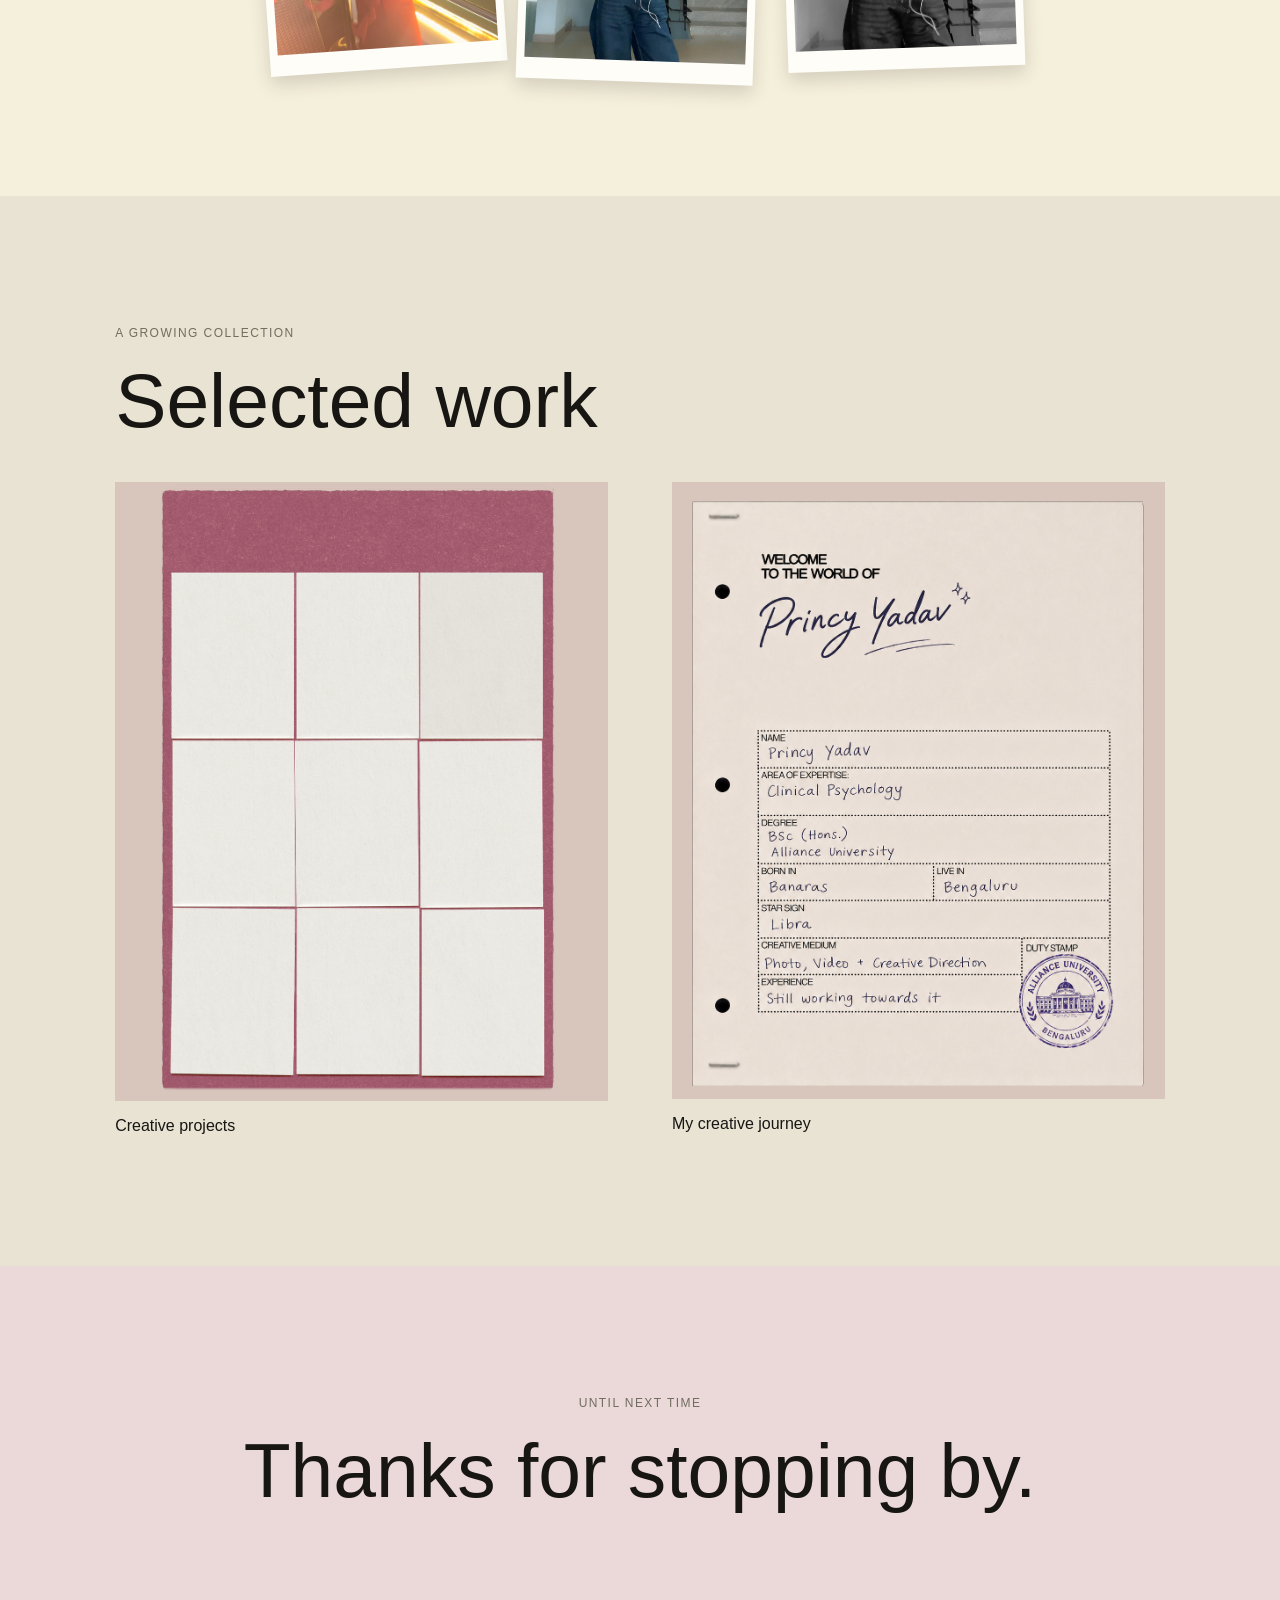
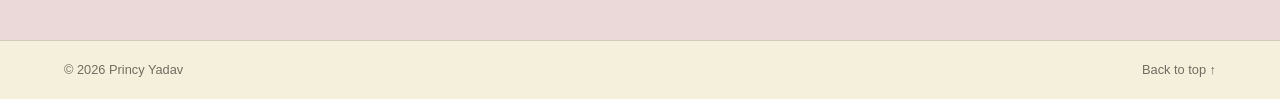
==== commit e050fc37: "completed the hore section" ====
--- a/index.html
+++ b/index.html
@@ -138,12 +138,11 @@
                 href="image/princy-journey-poster.png"
                 download="Princy-Yadav-Resume.png"
               >
-                <img src="image/stap_desigh_for_resume_downlo_link.png" alt="">
-                <span>Download my resume</span>
+               
               </a>
             </div>
           </div>
-          <p class="collage-caption">A creative journey in progress</p>
+         
         </div>
         <a class="scroll-cue" href="#about">Scroll to explore <span aria-hidden="true">↓</span></a>
       </section>
--- a/styles.css
+++ b/styles.css
@@ -121,10 +121,12 @@
   transition: transform 420ms cubic-bezier(0.2, 0.75, 0.3, 1);
 }
 
+/* Backing-paper stack: controls the layer order for the blue page and green stamp. */
 .backing-papers-group {
   z-index: 7;
 }
 
+/* Resume stack: controls the layer order for the cream poster and its attachments. */
 .resume-group {
   z-index: 4;
 }
@@ -210,23 +212,25 @@
 .background-paper {
   z-index: 1;
   top: 52%;
-  right: 5.5%;
-  width: 12%;
-  transform: rotate(72deg);
+  right: 20.5%;
+  width: 13.5%;
+  transform: rotate(187deg);
   animation: drift-in 900ms 260ms both;
 }
 
+/* Positions the green stamp inside the backing-paper stack. */
 .green-paper {
   z-index: 2;
-  top: 0;
-  left: 90%;
-  width: 7%;
+  top: 30%;
+  left: 70%;
+  width: 12%;
   pointer-events: auto;
   cursor: pointer;
   transform: rotate(-12deg);
   animation: drift-in 900ms 260ms both;
 }
 
+/* Positions the blue journal within the backing-paper stack. */
 .backing-blue-anchor {
   position: absolute;
   z-index: 0;
@@ -329,6 +333,7 @@
   animation: drift-in 900ms 400ms both;
 }
 
+/* Positions the resume assembly within the collage; its child rules place the poster and attachments. */
 .resume-stack {
   position: absolute;
   z-index: 1;
@@ -432,38 +437,6 @@
   outline-offset: 3px;
 }
 
-.resume-download {
-  position: absolute;
-  z-index: 2;
-  bottom: -8%;
-  left: 50%;
-  display: flex;
-  width: max-content;
-  align-items: center;
-  gap: 0.45rem;
-  padding: 0.35rem 0.8rem;
-  border: 1px solid var(--line);
-  background: var(--paper);
-  box-shadow: 0 4px 10px rgba(39, 27, 24, 0.15);
-  font-family: var(--display-font);
-  font-size: 0.72rem;
-  text-decoration: none;
-  pointer-events: auto;
-  transform: translateX(-50%) rotate(-2deg);
-  transition: background-color 180ms ease;
-}
-
-.resume-download:hover {
-  background: #fffdf7;
-}
-
-.resume-download img {
-  display: block;
-  width: 2.2rem;
-  height: 1.5rem;
-  object-fit: contain;
-}
-
 .collage-caption {
   position: absolute;
   z-index: 6;
@@ -792,15 +765,15 @@
   .background-paper {
     top: 52%;
     right: 16%;
-    bottom: auto;
-    width: 15%;
+    bottom: ;
+    width: 17%;
   }
 
   .green-paper {
-    top: 0%;
-    right: 2%;
+    top: 20%;
+    right: 20%;
     left: auto;
-    width: 8%;
+    width: 13.2%;
   }
 
   .tray {
@@ -863,6 +836,7 @@
     width: 36%;
   }
 
+  /* Mobile overrides reposition the blue journal within the same backing-paper stack. */
   .backing-blue-anchor {
     top: 75%;
     left: 35%;
